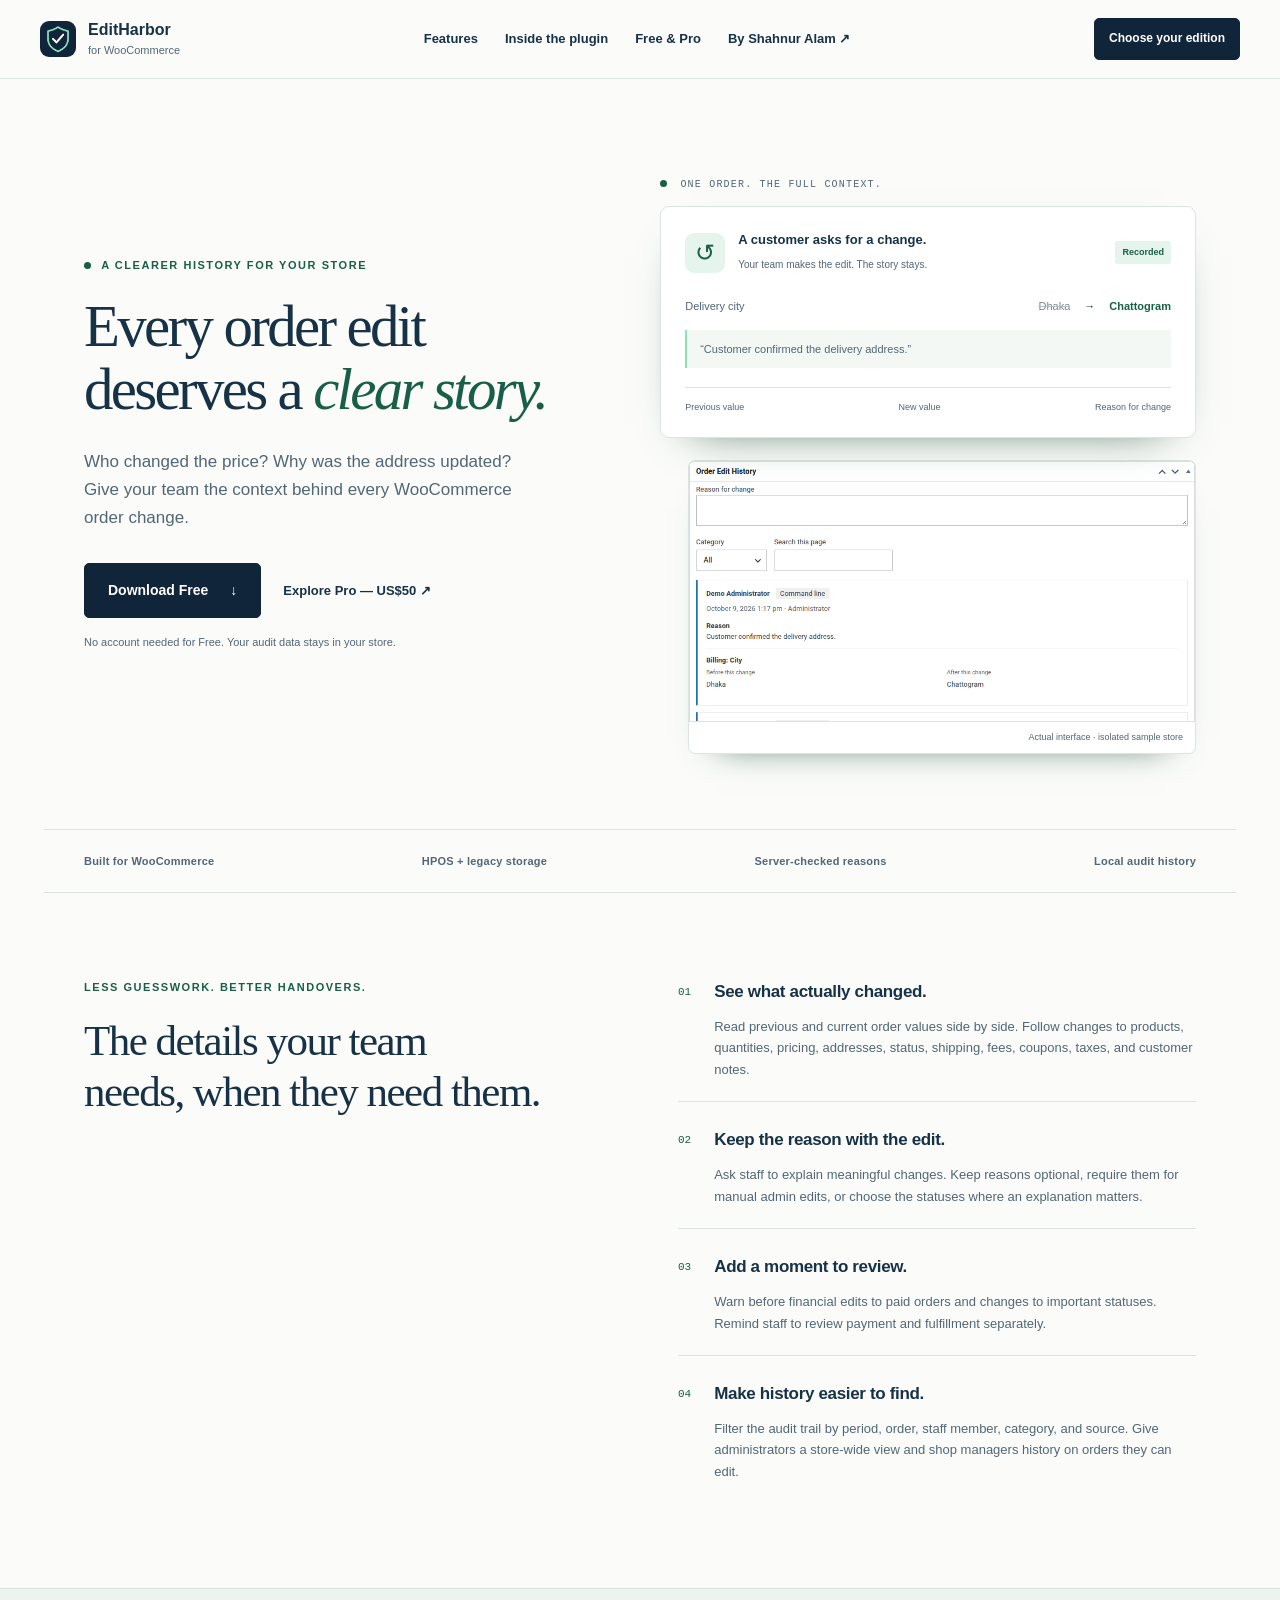
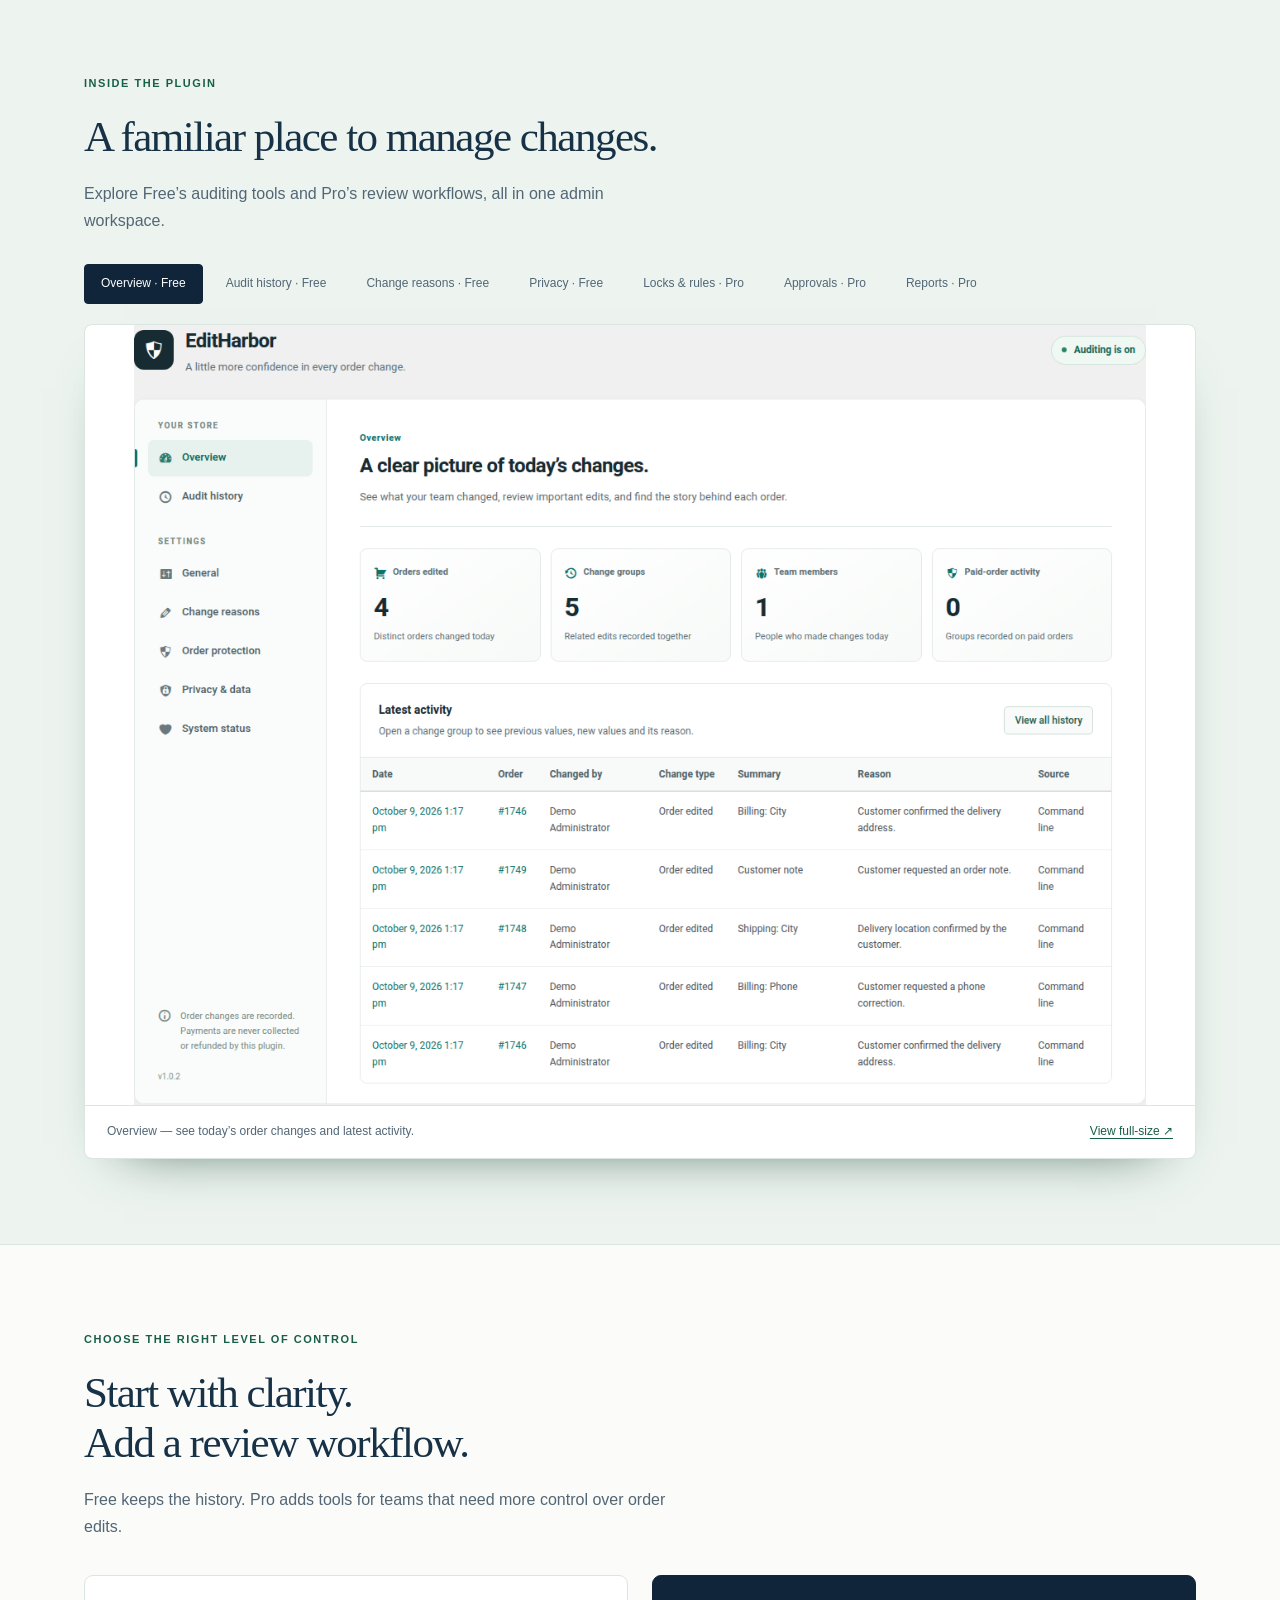
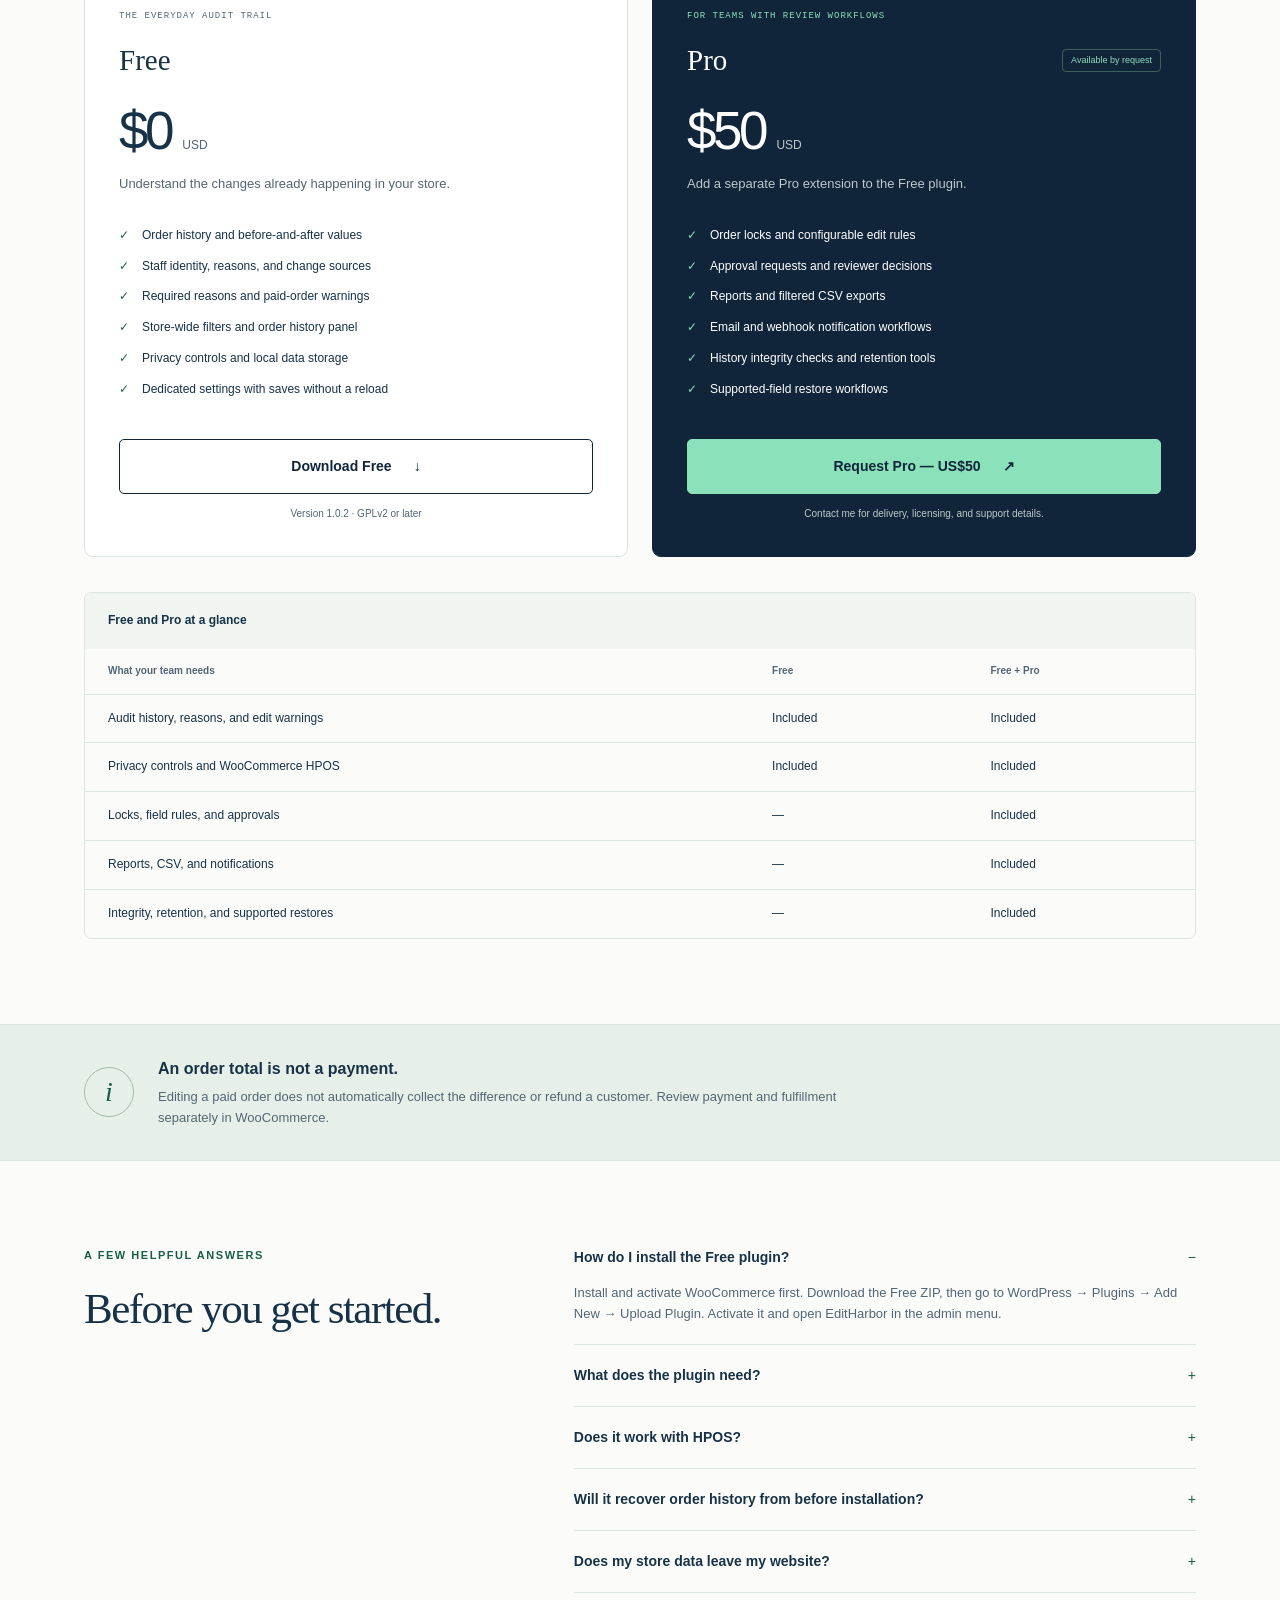
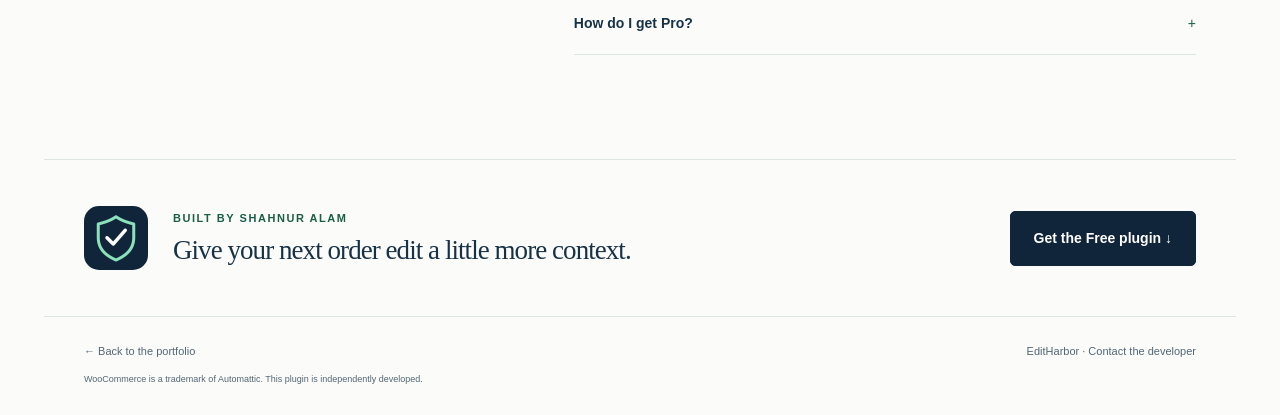
==== editharbor/index.html @ 3314ba45 "Publish EditHarbor Free and Pro portfolio page and verified download" ====
<!doctype html>
<html lang="en">
<head>
<meta charset="utf-8">
<meta name="viewport" content="width=device-width, initial-scale=1">
<title>EditHarbor for WooCommerce — Free &amp; Pro | Shahnur Alam</title>
<meta name="description" content="Know who edited a WooCommerce order, what changed, and why. Download EditHarbor Free, or request Pro for advanced order workflows at US$50.">
<link rel="canonical" href="https://shahnuralam.github.io/editharbor/">
<meta property="og:type" content="website">
<meta property="og:title" content="EditHarbor for WooCommerce">
<meta property="og:description" content="Clear order history. Thoughtful edit protection. Free and Pro editions, with Pro at US$50.">
<meta property="og:url" content="https://shahnuralam.github.io/editharbor/">
<meta property="og:image" content="https://shahnuralam.github.io/editharbor/assets/banner-1544x500.png">
<meta name="twitter:card" content="summary_large_image">
<meta name="theme-color" content="#10243a">
<link rel="icon" href="assets/icon-128x128.png">
<link rel="stylesheet" href="style.css">
<script src="page.js" defer></script>
</head>
<body>
<a class="skip" href="#main">Skip to content</a>
<header class="header">
 <a class="brand" href="#"><img src="assets/icon-128x128.png" width="36" height="36" alt=""><span>EditHarbor<small>for WooCommerce</small></span></a>
 <button class="menu-toggle" aria-controls="navigation" aria-expanded="false" type="button">Menu</button>
 <nav id="navigation" aria-label="Main navigation"><a href="#features">Features</a><a href="#screens">Inside the plugin</a><a href="#plans">Free &amp; Pro</a><a href="/#work">By Shahnur Alam ↗</a></nav>
 <a class="button compact" href="#plans">Choose your edition</a>
</header>
<main id="main">
<section class="hero container">
 <div class="hero-copy"><p class="eyebrow"><span></span> A clearer history for your store</p><h1>Every order edit<br>deserves a <em>clear story.</em></h1><p class="intro">Who changed the price? Why was the address updated? Give your team the context behind every WooCommerce order change.</p><div class="actions"><a class="button" href="downloads/editharbor-1.0.2.zip" download>Download Free <span aria-hidden="true">↓</span></a><a class="text-link" href="#plans">Explore Pro — US$50 <span aria-hidden="true">↗</span></a></div><p class="hero-note">No account needed for Free. Your audit data stays in your store.</p></div>
 <div class="hero-visual"><div class="visual-label"><span class="dot"></span> ONE ORDER. THE FULL CONTEXT.</div><div class="story"><div class="story-top"><span class="order-icon" aria-hidden="true">↺</span><div><strong>A customer asks for a change.</strong><small>Your team makes the edit. The story stays.</small></div><span class="story-tag">Recorded</span></div><div class="change-row"><span>Delivery city</span><div><s>Dhaka</s><span aria-hidden="true">→</span><strong>Chattogram</strong></div></div><blockquote>“Customer confirmed the delivery address.”</blockquote><div class="story-bottom"><span>Previous value</span><span>New value</span><span>Reason for change</span></div></div><figure class="hero-shot"><img src="assets/screenshot-8.png" width="940" height="765" alt="Actual native order history panel with a change reason and before-and-after address values"><figcaption>Actual interface · isolated sample store</figcaption></figure></div>
</section>
<div class="assurance container"><span>Built for WooCommerce</span><span>HPOS + legacy storage</span><span>Server-checked reasons</span><span>Local audit history</span></div>
<section class="container features" id="features"><div class="section-heading"><p class="eyebrow">Less guesswork. Better handovers.</p><h2>The details your team<br>needs, when they need them.</h2></div><div class="feature-list"><article><span class="number">01</span><div><h3>See what actually changed.</h3><p>Read previous and current order values side by side. Follow changes to products, quantities, pricing, addresses, status, shipping, fees, coupons, taxes, and customer notes.</p></div></article><article><span class="number">02</span><div><h3>Keep the reason with the edit.</h3><p>Ask staff to explain meaningful changes. Keep reasons optional, require them for manual admin edits, or choose the statuses where an explanation matters.</p></div></article><article><span class="number">03</span><div><h3>Add a moment to review.</h3><p>Warn before financial edits to paid orders and changes to important statuses. Remind staff to review payment and fulfillment separately.</p></div></article><article><span class="number">04</span><div><h3>Make history easier to find.</h3><p>Filter the audit trail by period, order, staff member, category, and source. Give administrators a store-wide view and shop managers history on orders they can edit.</p></div></article></div></section>
<section class="screen-section" id="screens"><div class="container"><div class="section-heading"><p class="eyebrow">Inside the plugin</p><h2>A familiar place to manage changes.</h2><p>Explore Free’s auditing tools and Pro’s review workflows, all in one admin workspace.</p></div><div class="screen-tabs" role="tablist" aria-label="Product screenshots"><button id="view-overview" role="tab" aria-selected="true" aria-controls="screen-panel" data-image="screenshot-1.png" data-caption="Overview — see today’s order changes and latest activity." data-alt="Free plugin overview with daily metrics and recent activity">Overview · Free</button><button id="view-history" role="tab" aria-selected="false" aria-controls="screen-panel" tabindex="-1" data-image="screenshot-2.png" data-caption="Audit history — compare values and find the reason behind an edit." data-alt="Audit history with filters and before-and-after values">Audit history · Free</button><button id="view-reasons" role="tab" aria-selected="false" aria-controls="screen-panel" tabindex="-1" data-image="screenshot-4.png" data-caption="Change reasons — choose when your team needs to explain an edit." data-alt="Change reason settings including selected statuses and length limits">Change reasons · Free</button><button id="view-privacy" role="tab" aria-selected="false" aria-controls="screen-panel" tabindex="-1" data-image="screenshot-6.png" data-caption="Privacy & data — understand masking, retention, and uninstall behavior." data-alt="Privacy and personal audit data settings">Privacy · Free</button><button id="view-rules" role="tab" aria-selected="false" aria-controls="screen-panel" tabindex="-1" data-image="screenshot-9.png" data-caption="Pro locks &amp; rules — decide which edits need a warning, a reason, or approval." data-alt="Pro settings with automatic locks and configurable protection rules">Locks &amp; rules · Pro</button><button id="view-approvals" role="tab" aria-selected="false" aria-controls="screen-panel" tabindex="-1" data-image="screenshot-10.png" data-caption="Pro approvals — compare a proposed change before it reaches the order." data-alt="Pro approval request with a change reason and proposed order values">Approvals · Pro</button><button id="view-reports" role="tab" aria-selected="false" aria-controls="screen-panel" tabindex="-1" data-image="screenshot-11.png" data-caption="Pro reports — review activity, filter results, and export CSV." data-alt="Pro reports with activity summaries and CSV export controls">Reports · Pro</button></div><figure class="product-screen" id="screen-panel" role="tabpanel" aria-labelledby="view-overview" tabindex="0"><img id="screen-image" src="assets/screenshot-1.png" width="1224" height="943" loading="lazy" alt="Free plugin overview with daily metrics and recent activity"><figcaption><span id="screen-caption">Overview — see today’s order changes and latest activity.</span> <a id="screen-full" href="assets/screenshot-1.png" target="_blank" rel="noopener">View full-size ↗</a></figcaption></figure><noscript><p><a href="assets/screenshot-2.png">View audit history</a> · <a href="assets/screenshot-4.png">View change reasons</a> · <a href="assets/screenshot-6.png">View privacy settings</a></p></noscript></div></section>
<section class="container plans" id="plans"><div class="section-heading"><p class="eyebrow">Choose the right level of control</p><h2>Start with clarity.<br>Add a review workflow.</h2><p>Free keeps the history. Pro adds tools for teams that need more control over order edits.</p></div><div class="plan-grid"><article class="plan"><p class="plan-label">THE EVERYDAY AUDIT TRAIL</p><h3>Free</h3><div class="price">$0 <span>USD</span></div><p>Understand the changes already happening in your store.</p><ul><li>Order history and before-and-after values</li><li>Staff identity, reasons, and change sources</li><li>Required reasons and paid-order warnings</li><li>Store-wide filters and order history panel</li><li>Privacy controls and local data storage</li><li>Dedicated settings with saves without a reload</li></ul><a class="button secondary" href="downloads/editharbor-1.0.2.zip" download>Download Free <span aria-hidden="true">↓</span></a><small>Version 1.0.2 · GPLv2 or later</small></article><article class="plan pro"><p class="plan-label">FOR TEAMS WITH REVIEW WORKFLOWS</p><div class="pro-title"><h3>Pro</h3><span>Available by request</span></div><div class="price">$50 <span>USD</span></div><p>Add a separate Pro extension to the Free plugin.</p><ul><li>Order locks and configurable edit rules</li><li>Approval requests and reviewer decisions</li><li>Reports and filtered CSV exports</li><li>Email and webhook notification workflows</li><li>History integrity checks and retention tools</li><li>Supported-field restore workflows</li></ul><a class="button" href="mailto:shahnurlfe@gmail.com?subject=EditHarbor%20Pro%20%E2%80%94%20US%2450&amp;body=Hi%20Shahnur%2C%0A%0AI%27m%20interested%20in%20EditHarbor%20Pro%20at%20US%2450.%0APlease%20send%20the%20delivery%2C%20licensing%2C%20and%20support%20details.%0A%0AMy%20WooCommerce%20version%3A%20%0AMy%20WordPress%20version%3A%20">Request Pro — US$50 <span aria-hidden="true">↗</span></a><small>Contact me for delivery, licensing, and support details.</small></article></div><div class="comparison-wrap"><table><caption>Free and Pro at a glance</caption><thead><tr><th scope="col">What your team needs</th><th scope="col">Free</th><th scope="col">Free + Pro</th></tr></thead><tbody><tr><th scope="row">Audit history, reasons, and edit warnings</th><td>Included</td><td>Included</td></tr><tr><th scope="row">Privacy controls and WooCommerce HPOS</th><td>Included</td><td>Included</td></tr><tr><th scope="row">Locks, field rules, and approvals</th><td>—</td><td>Included</td></tr><tr><th scope="row">Reports, CSV, and notifications</th><td>—</td><td>Included</td></tr><tr><th scope="row">Integrity, retention, and supported restores</th><td>—</td><td>Included</td></tr></tbody></table></div></section>
<section class="note-band"><div class="container"><span class="note-icon" aria-hidden="true">i</span><div><h3>An order total is not a payment.</h3><p>Editing a paid order does not automatically collect the difference or refund a customer. Review payment and fulfillment separately in WooCommerce.</p></div></div></section>
<section class="container faq" id="faq"><div class="section-heading"><p class="eyebrow">A few helpful answers</p><h2>Before you get started.</h2></div><div class="questions"><details open><summary>How do I install the Free plugin?</summary><p>Install and activate WooCommerce first. Download the Free ZIP, then go to WordPress → Plugins → Add New → Upload Plugin. Activate it and open EditHarbor in the admin menu.</p></details><details><summary>What does the plugin need?</summary><p>WordPress 6.5 or newer, PHP 7.4 or newer, and WooCommerce 8.2 or newer. Test required-reason settings with your store’s custom integrations on staging first.</p></details><details><summary>Does it work with HPOS?</summary><p>Yes. Free supports WooCommerce High-Performance Order Storage and legacy order storage. It reads orders through WooCommerce CRUD APIs and stores audit records in separate plugin tables.</p></details><details><summary>Will it recover order history from before installation?</summary><p>No. History begins when auditing is enabled. It records supported edits to existing orders; integrations that write directly to database tables may bypass the WooCommerce hooks it uses.</p></details><details><summary>Does my store data leave my website?</summary><p>The Free plugin stores audit data locally and sends no telemetry. IP collection is off by default. Review privacy settings to choose how personal audit details are stored and displayed. Optional Pro notification workflows can send data to destinations you configure.</p></details><details><summary>How do I get Pro?</summary><p>Use “Request Pro — US$50” to contact Shahnur Alam. Share your store’s WordPress and WooCommerce versions to confirm delivery, compatibility, licensing, and support details before purchasing. Pro is a separate add-on and needs the Free plugin.</p></details></div></section>
<section class="final-cta container"><img src="assets/icon-256x256.png" width="64" height="64" alt=""><div><p class="eyebrow">Built by Shahnur Alam</p><h2>Give your next order edit a little more context.</h2></div><a class="button" href="downloads/editharbor-1.0.2.zip" download>Get the Free plugin ↓</a></section>
</main>
<footer class="container footer"><a href="/">← Back to the portfolio</a><span>EditHarbor · <a href="mailto:shahnurlfe@gmail.com">Contact the developer</a></span><p>WooCommerce is a trademark of Automattic. This plugin is independently developed.</p></footer>
</body>
</html>
---- editharbor/style.css ----
:root{--navy:#10243a;--ink:#173247;--muted:#526675;--mint:#8be1ba;--green:#195e49;--line:#dbe5e1;--paper:#fbfcfa;--white:#fff}*{box-sizing:border-box}html{scroll-behavior:smooth;scroll-padding-top:95px}body{margin:0;background:var(--paper);color:var(--ink);font:16px/1.65 "Segoe UI",sans-serif}a{color:inherit;text-decoration:none}button{font:inherit}img{display:block;max-width:100%;height:auto}button,a,summary{-webkit-tap-highlight-color:transparent}a:focus-visible,button:focus-visible,summary:focus-visible,[tabindex]:focus-visible{outline:3px solid #318065;outline-offset:5px}.container{max-width:1192px;margin:auto;padding-left:40px;padding-right:40px}.skip{position:fixed;left:12px;top:-100px;z-index:100;background:var(--navy);color:white;padding:12px}.skip:focus{top:12px}.header{position:sticky;top:0;z-index:20;border-bottom:1px solid var(--line);background:rgba(251,252,250,.97);display:flex;align-items:center;justify-content:space-between;gap:25px;padding:18px 40px}.brand{display:flex;gap:12px;align-items:center;font-size:16px;font-weight:750;line-height:1.3}.brand img{border-radius:9px}.brand small{display:block;color:var(--muted);font-size:11px;font-weight:500;margin-top:2px}.header nav{display:flex;gap:27px;font-size:13px;font-weight:600}.header nav a:hover,.text-link:hover{color:var(--green);text-decoration:underline;text-underline-offset:5px}.button{display:inline-flex;align-items:center;justify-content:center;gap:22px;padding:15px 23px;background:var(--navy);color:#fff;border-radius:5px;font-weight:650;font-size:14px;border:1px solid var(--navy);transition:background .18s,transform .18s}.button:hover{background:#23475f;transform:translateY(-2px)}.button.compact{padding:10px 14px;font-size:12px}.button.secondary{color:var(--navy);background:transparent}.button.secondary:hover{background:#edf5f0}.menu-toggle{display:none}.hero{padding-top:86px;padding-bottom:75px;display:grid;grid-template-columns:1fr 1.03fr;gap:56px;align-items:center;overflow:hidden}.eyebrow{font-size:11px;font-weight:700;letter-spacing:.14em;text-transform:uppercase;color:var(--green);margin:0 0 20px}.eyebrow span,.dot{width:7px;height:7px;border-radius:50%;background:var(--green);display:inline-block;margin-right:6px}.hero h1{font-family:Georgia,"Times New Roman",serif;font-weight:400;font-size:clamp(40px,4.6vw,64px);line-height:1.08;letter-spacing:-.045em;margin:0 0 26px}.hero h1 em{color:var(--green);font-weight:400}.intro{font-size:17px;color:var(--muted);max-width:440px}.actions{display:flex;align-items:center;gap:22px;flex-wrap:wrap;margin-top:31px}.text-link{font-size:13px;font-weight:650}.hero-note{font-size:11px;color:var(--muted);margin-top:15px}.hero-visual{position:relative;align-self:start;padding-top:12px}.visual-label{font:10px/1.5 monospace;letter-spacing:.12em;color:var(--muted);margin-bottom:14px}.story{background:var(--white);border:1px solid var(--line);border-radius:9px;box-shadow:0 18px 45px -32px #244c3d;padding:22px 24px;position:relative;z-index:2}.story-top{display:flex;align-items:center;gap:13px}.story-top strong{display:block;font-size:13px}.story-top small{font-size:10px;color:var(--muted)}.order-icon{background:#e5f4ed;color:var(--green);display:grid;place-items:center;width:40px;height:40px;border-radius:9px;font-size:24px}.story-tag{margin-left:auto;background:#e5f4ed;color:var(--green);font-size:9px;font-weight:700;padding:4px 7px;border-radius:3px}.change-row{padding:20px 0 12px;display:flex;justify-content:space-between;font-size:11px;gap:12px}.change-row>span{color:var(--muted)}.change-row div{display:flex;gap:14px;align-items:center}.change-row s{color:#76858b;text-decoration-color:#b2bebe}.change-row strong{color:var(--green)}blockquote{margin:3px 0 19px;border-left:2px solid var(--mint);background:#f4f8f5;padding:10px 13px;font-size:11px;color:var(--muted)}.story-bottom{border-top:1px solid var(--line);padding-top:12px;display:flex;justify-content:space-between;color:var(--muted);font-size:9px}.hero-shot{margin:22px 0 0 28px;border:1px solid var(--line);background:white;border-radius:7px;overflow:hidden;box-shadow:0 18px 35px -30px #244c3d}.hero-shot img{width:100%;height:260px;object-fit:cover;object-position:top}.hero-shot figcaption{font-size:9px;text-align:right;color:var(--muted);padding:8px 12px;border-top:1px solid var(--line)}.assurance{padding-top:22px;padding-bottom:22px;border-top:1px solid var(--line);border-bottom:1px solid var(--line);display:flex;justify-content:space-between;gap:18px;font-size:11px;letter-spacing:.02em;font-weight:650;color:var(--muted)}section[id]{padding-top:85px;padding-bottom:85px}.features{display:grid;grid-template-columns:1fr 1fr;gap:76px}.section-heading h2,.final-cta h2{font-family:Georgia,"Times New Roman",serif;font-size:clamp(30px,3.4vw,43px);font-weight:400;line-height:1.18;letter-spacing:-.035em;margin:0 0 18px}.section-heading>p:last-child:not(.eyebrow){color:var(--muted);max-width:590px}.feature-list article{display:flex;gap:23px;border-bottom:1px solid var(--line);padding-bottom:21px;margin-bottom:24px}.feature-list article:last-child{border:0;margin-bottom:0}.number{font:11px/1.5 monospace;color:var(--green);padding-top:6px}.feature-list h3{font-size:17px;margin:0 0 10px;letter-spacing:-.02em}.feature-list p{font-size:13px;color:var(--muted);margin:0}.screen-section{background:#edf4ef;border-block:1px solid var(--line)}.screen-tabs{display:flex;gap:6px;flex-wrap:wrap;margin:30px 0 20px}.screen-tabs button{background:transparent;border:1px solid transparent;padding:9px 16px;cursor:pointer;border-radius:4px;color:var(--muted);font-size:12px}.screen-tabs button[aria-selected=true]{border-color:var(--navy);background:var(--navy);color:white}.screen-tabs button:hover{border-color:var(--line)}.product-screen{margin:0;background:white;border:1px solid var(--line);border-radius:8px;overflow:hidden;box-shadow:0 24px 55px -40px #244c3d}.product-screen img{width:100%;height:auto;max-height:780px;object-fit:contain;object-position:top}.product-screen figcaption{padding:16px 22px;color:var(--muted);font-size:12px;border-top:1px solid var(--line)}.plan-grid{display:grid;grid-template-columns:1fr 1fr;gap:24px;margin-top:35px}.plan{padding:34px;border:1px solid var(--line);border-radius:9px;background:white;display:flex;flex-direction:column}.plan.pro{background:var(--navy);color:white;border-color:var(--navy)}.plan-label{font:9px/1.5 monospace;letter-spacing:.11em;color:var(--muted);margin:0 0 20px}.pro .plan-label{color:var(--mint)}.plan h3{font:400 29px/1.2 Georgia,serif;margin:0}.pro-title{display:flex;justify-content:space-between;align-items:center;gap:10px}.pro-title>span{font-size:9px;color:var(--mint);border:1px solid #3c6058;padding:3px 8px;border-radius:4px}.price{font-size:53px;letter-spacing:-.065em;line-height:1.4;margin-top:16px}.price span{font-size:12px;letter-spacing:0;color:var(--muted)}.plan>p:not(.plan-label){font-size:13px;color:var(--muted);max-width:350px;margin:5px 0 20px}.pro>p:not(.plan-label),.pro .price span{color:#bbcbc9}.plan ul{list-style:none;padding:0;margin:0 0 28px;flex:1;font-size:12px}.plan li{margin:11px 0;padding-left:23px;position:relative}.plan li:before{content:'✓';position:absolute;left:0;color:var(--green)}.pro li:before{color:var(--mint)}.pro .button{background:var(--mint);color:var(--navy);border-color:var(--mint)}.pro .button:hover{background:#b0ecd0}.plan small{text-align:center;font-size:10px;color:var(--muted);margin-top:12px}.pro small{color:#bbcbc9}.comparison-wrap{margin-top:35px;border:1px solid var(--line);border-radius:7px;overflow:auto}table{border-collapse:collapse;width:100%;font-size:12px;min-width:480px}caption{text-align:left;padding:18px 23px;background:#f0f5f1;font-weight:650}th,td{text-align:left;padding:14px 23px;border-bottom:1px solid var(--line)}thead th{font-size:10px;color:var(--muted);font-weight:650}tbody th{font-weight:500}tbody tr:last-child th,tbody tr:last-child td{border-bottom:0}.note-band{padding:31px 0;background:#e7f0e8;border-block:1px solid var(--line)}.note-band>.container{display:flex;gap:24px;align-items:center}.note-icon{font:italic 28px Georgia,serif;border:1px solid #a1bda9;border-radius:50%;width:50px;height:50px;display:grid;place-items:center;flex:none;color:var(--green)}.note-band h3{font-size:16px;margin:0 0 4px}.note-band p{margin:0;font-size:13px;max-width:740px;color:var(--muted)}.faq{display:grid;grid-template-columns:.8fr 1.2fr;gap:75px}details{border-bottom:1px solid var(--line);padding:0 0 19px;margin-bottom:19px}summary{font-size:14px;font-weight:650;cursor:pointer;list-style:none;display:flex;justify-content:space-between;gap:15px}summary::-webkit-details-marker{display:none}summary:after{content:'+';color:var(--green);font-weight:400}details[open] summary:after{content:'−'}details p{font-size:13px;color:var(--muted);margin-bottom:0}.final-cta{display:flex;align-items:center;gap:25px;border-top:1px solid var(--line);padding-top:46px;padding-bottom:46px}.final-cta img{border-radius:15px;flex:none}.final-cta .eyebrow{margin-bottom:8px}.final-cta h2{font-size:27px;max-width:550px;margin:0}.final-cta>.button{margin-left:auto;white-space:nowrap}.footer{padding-top:25px;padding-bottom:28px;display:flex;flex-wrap:wrap;justify-content:space-between;gap:12px;border-top:1px solid var(--line);font-size:11px;color:var(--muted)}.footer p{width:100%;font-size:9px;margin:0}.footer a:hover{text-decoration:underline}@media(min-width:1400px){.header{padding-inline:max(40px,calc((100vw - 1192px)/2 + 40px))}}@media(max-width:1000px){.header{gap:15px;padding:15px 24px}.header nav{gap:15px}.header>.button{display:none}.hero{gap:30px;padding-top:60px}.hero h1{font-size:48px}.story{padding:18px}.story-top small{font-size:9px}.hero-shot{margin-left:12px}.features,.faq{gap:40px}.plan{padding:25px}}@media(max-width:700px){.container{padding-left:22px;padding-right:22px}.header{padding:13px 22px}.menu-toggle{display:block;background:transparent;border:1px solid var(--line);border-radius:4px;padding:6px 12px;font-size:12px;color:var(--ink)}.header nav{position:absolute;top:100%;left:0;right:0;background:var(--paper);border-bottom:1px solid var(--line);padding:20px 22px;display:none;flex-direction:column;gap:20px}.header nav.open{display:flex}.hero{grid-template-columns:1fr;padding-top:48px;padding-bottom:43px;gap:32px}.hero h1{font-size:47px}.intro{font-size:16px}.actions{gap:18px}.hero-visual{width:100%}.hero-shot{margin-left:18px}.hero-shot img{height:235px}.story-top strong{font-size:12px}.story-tag{font-size:8px}.story-bottom{font-size:8px}.assurance{display:grid;grid-template-columns:1fr 1fr;gap:15px 20px;font-size:10px}section[id]{padding-top:55px;padding-bottom:55px}.features,.faq{grid-template-columns:1fr;gap:25px}.section-heading h2{font-size:34px}.section-heading .eyebrow{font-size:10px;margin-bottom:15px}.screen-tabs{gap:4px}.screen-tabs button{font-size:11px;padding:8px 10px}.product-screen figcaption{font-size:11px;padding:12px 14px}.plan-grid{grid-template-columns:1fr}.plan{padding:28px}.note-band>.container{align-items:flex-start;gap:16px}.note-icon{width:37px;height:37px;font-size:23px}.final-cta{flex-wrap:wrap;gap:18px}.final-cta img{width:50px}.final-cta>div{flex:1;min-width:200px}.final-cta h2{font-size:25px}.final-cta>.button{margin:0;width:100%}.footer{flex-direction:column}.footer p{max-width:290px}}@media(prefers-reduced-motion:reduce){html{scroll-behavior:auto}.button{transition:none}.button:hover{transform:none}}

.product-screen figcaption{display:flex;align-items:center;justify-content:space-between;gap:15px;flex-wrap:wrap}.product-screen figcaption a{color:var(--green);text-decoration:underline;text-underline-offset:3px;white-space:nowrap}
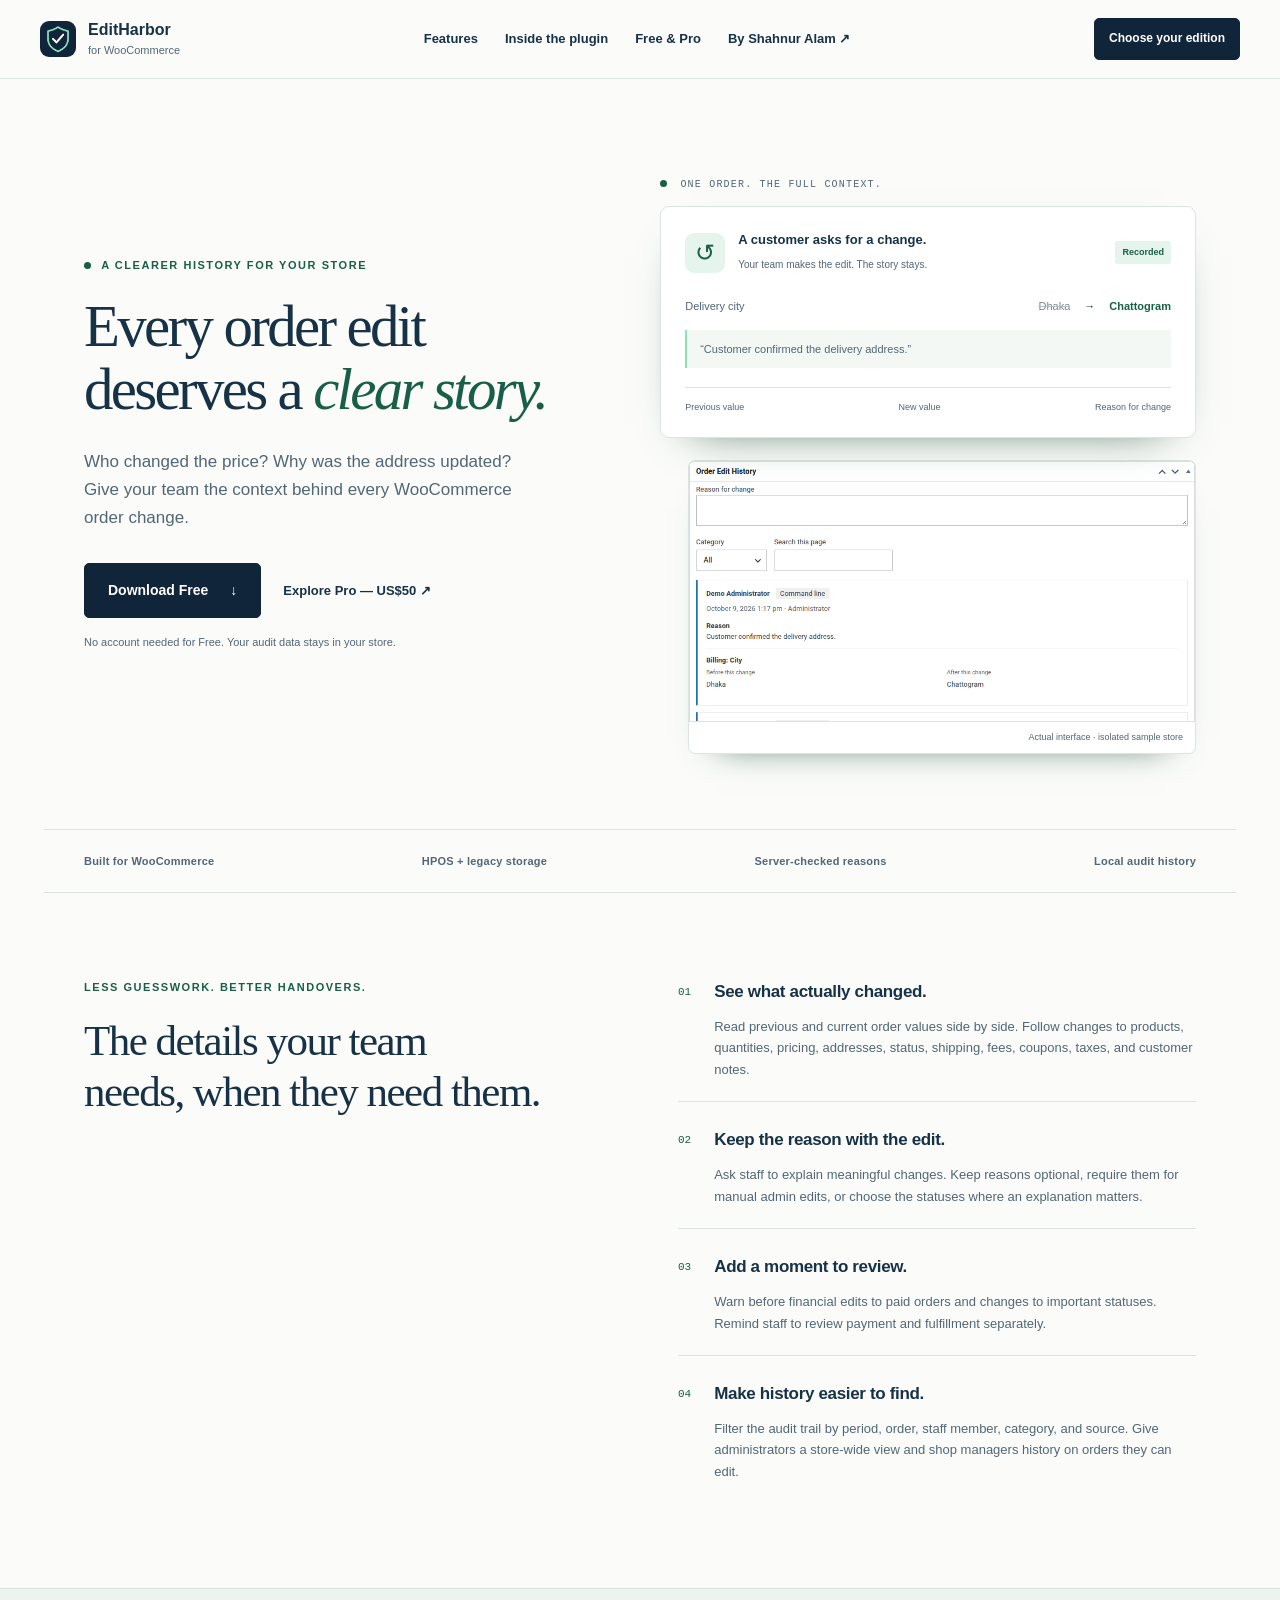
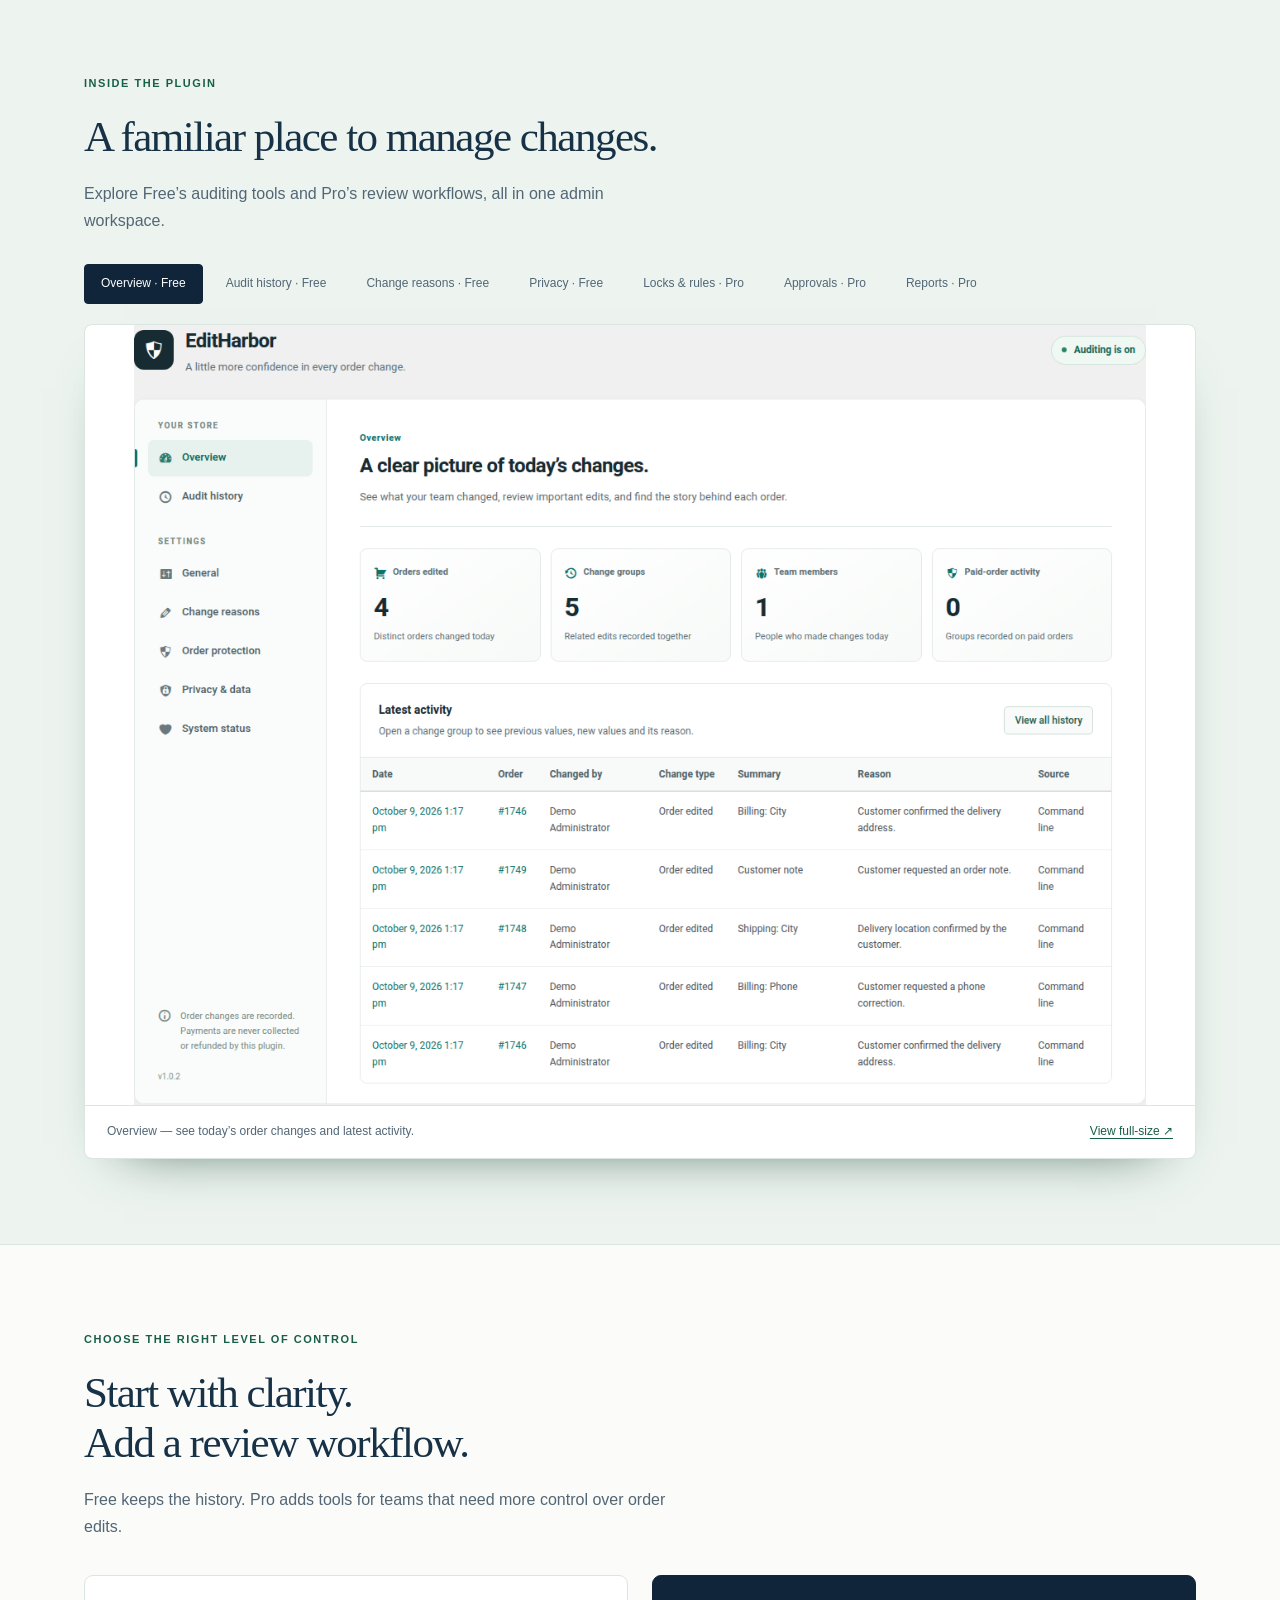
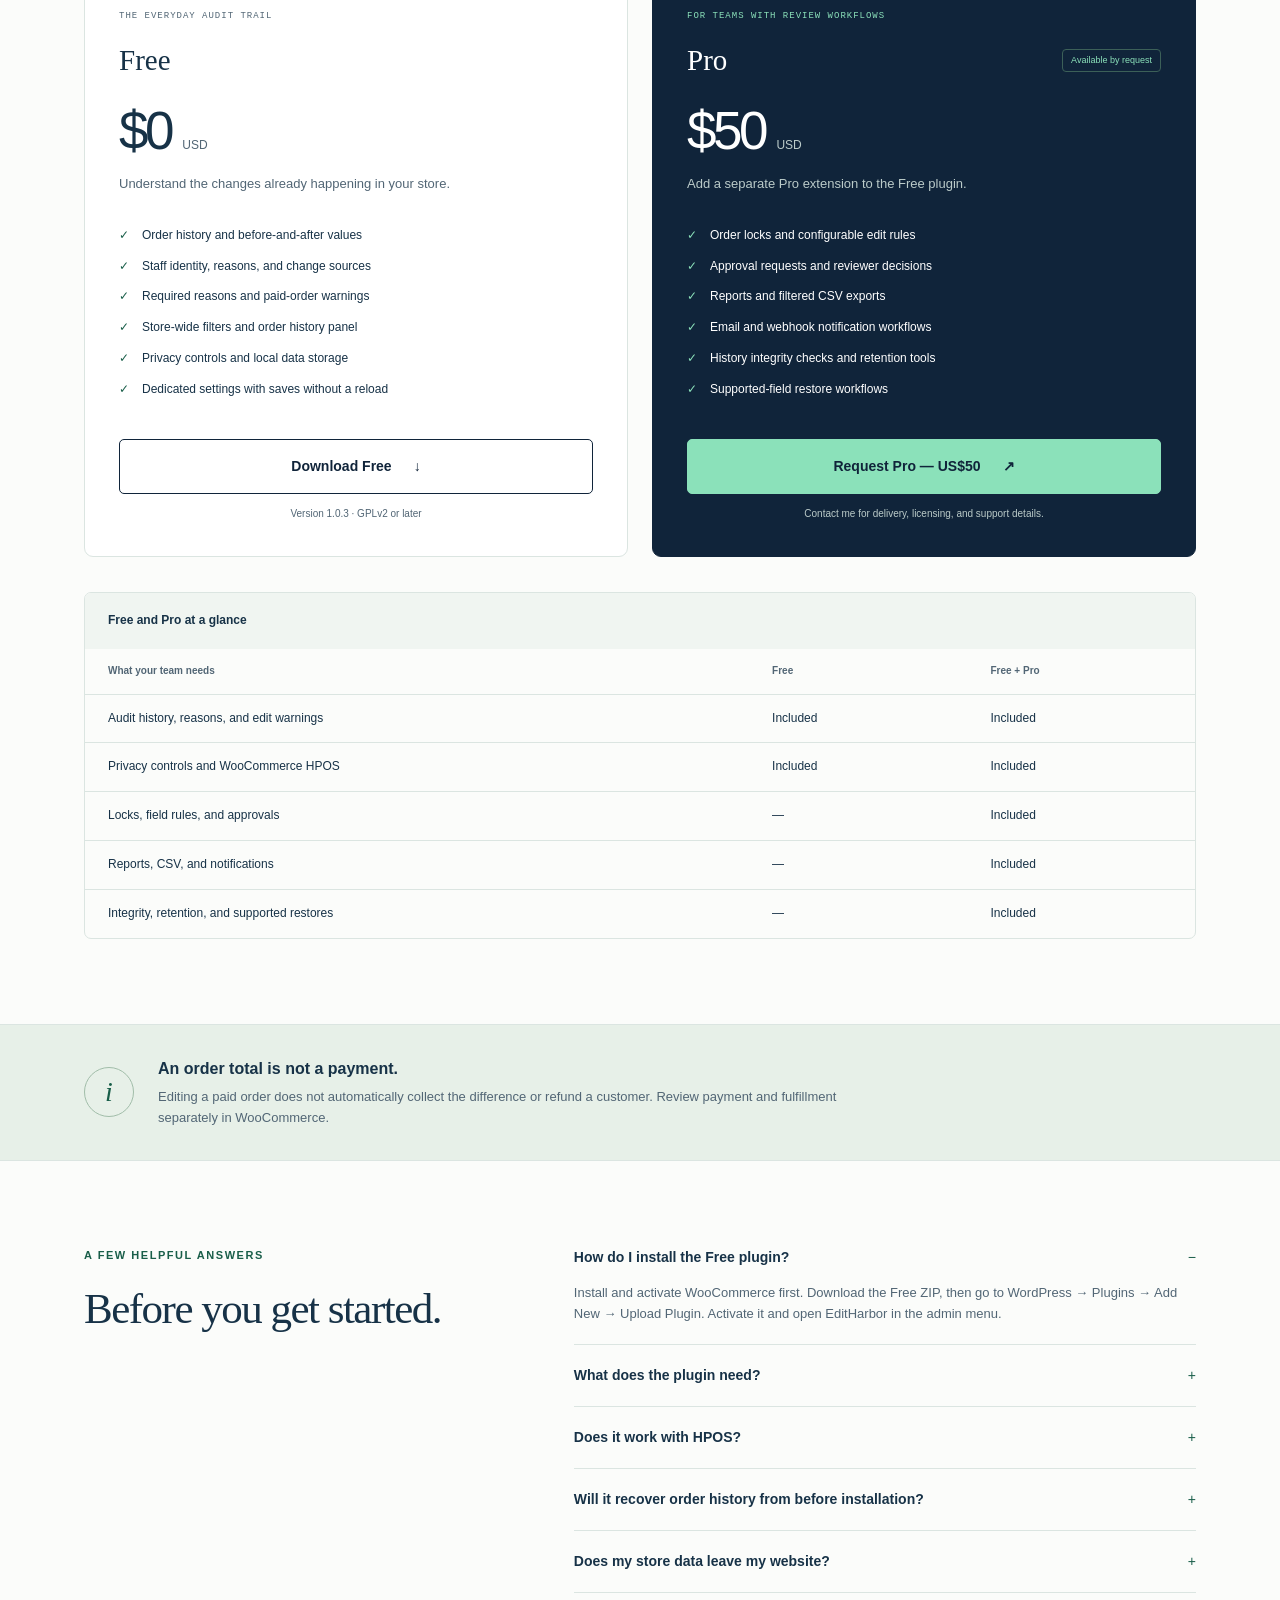
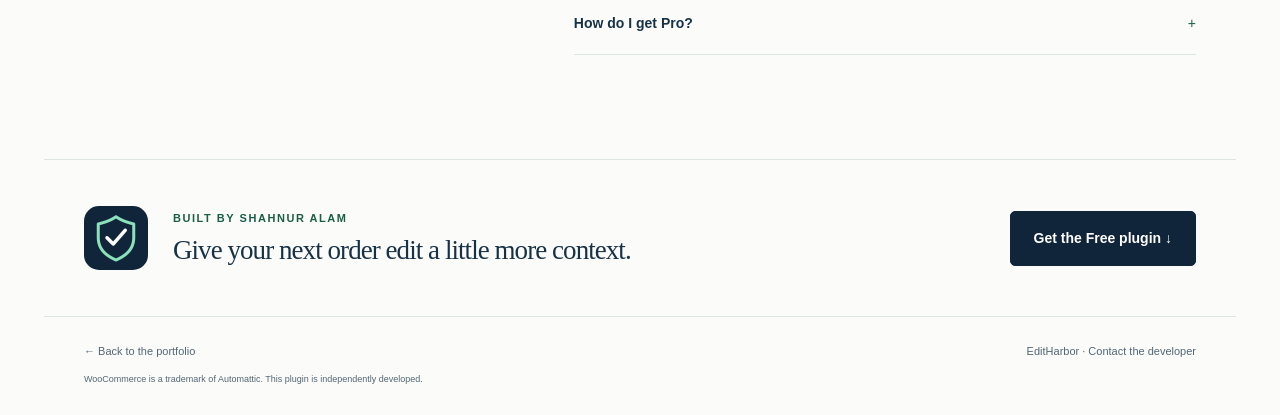
==== commit dcb5f267: "Update EditHarbor Free download to activation-fixed 1.0.3" ====
--- a/editharbor/index.html
+++ b/editharbor/index.html
@@ -27,16 +27,16 @@
 </header>
 <main id="main">
 <section class="hero container">
- <div class="hero-copy"><p class="eyebrow"><span></span> A clearer history for your store</p><h1>Every order edit<br>deserves a <em>clear story.</em></h1><p class="intro">Who changed the price? Why was the address updated? Give your team the context behind every WooCommerce order change.</p><div class="actions"><a class="button" href="downloads/editharbor-1.0.2.zip" download>Download Free <span aria-hidden="true">↓</span></a><a class="text-link" href="#plans">Explore Pro — US$50 <span aria-hidden="true">↗</span></a></div><p class="hero-note">No account needed for Free. Your audit data stays in your store.</p></div>
+ <div class="hero-copy"><p class="eyebrow"><span></span> A clearer history for your store</p><h1>Every order edit<br>deserves a <em>clear story.</em></h1><p class="intro">Who changed the price? Why was the address updated? Give your team the context behind every WooCommerce order change.</p><div class="actions"><a class="button" href="downloads/editharbor-1.0.3.zip" download>Download Free <span aria-hidden="true">↓</span></a><a class="text-link" href="#plans">Explore Pro — US$50 <span aria-hidden="true">↗</span></a></div><p class="hero-note">No account needed for Free. Your audit data stays in your store.</p></div>
  <div class="hero-visual"><div class="visual-label"><span class="dot"></span> ONE ORDER. THE FULL CONTEXT.</div><div class="story"><div class="story-top"><span class="order-icon" aria-hidden="true">↺</span><div><strong>A customer asks for a change.</strong><small>Your team makes the edit. The story stays.</small></div><span class="story-tag">Recorded</span></div><div class="change-row"><span>Delivery city</span><div><s>Dhaka</s><span aria-hidden="true">→</span><strong>Chattogram</strong></div></div><blockquote>“Customer confirmed the delivery address.”</blockquote><div class="story-bottom"><span>Previous value</span><span>New value</span><span>Reason for change</span></div></div><figure class="hero-shot"><img src="assets/screenshot-8.png" width="940" height="765" alt="Actual native order history panel with a change reason and before-and-after address values"><figcaption>Actual interface · isolated sample store</figcaption></figure></div>
 </section>
 <div class="assurance container"><span>Built for WooCommerce</span><span>HPOS + legacy storage</span><span>Server-checked reasons</span><span>Local audit history</span></div>
 <section class="container features" id="features"><div class="section-heading"><p class="eyebrow">Less guesswork. Better handovers.</p><h2>The details your team<br>needs, when they need them.</h2></div><div class="feature-list"><article><span class="number">01</span><div><h3>See what actually changed.</h3><p>Read previous and current order values side by side. Follow changes to products, quantities, pricing, addresses, status, shipping, fees, coupons, taxes, and customer notes.</p></div></article><article><span class="number">02</span><div><h3>Keep the reason with the edit.</h3><p>Ask staff to explain meaningful changes. Keep reasons optional, require them for manual admin edits, or choose the statuses where an explanation matters.</p></div></article><article><span class="number">03</span><div><h3>Add a moment to review.</h3><p>Warn before financial edits to paid orders and changes to important statuses. Remind staff to review payment and fulfillment separately.</p></div></article><article><span class="number">04</span><div><h3>Make history easier to find.</h3><p>Filter the audit trail by period, order, staff member, category, and source. Give administrators a store-wide view and shop managers history on orders they can edit.</p></div></article></div></section>
 <section class="screen-section" id="screens"><div class="container"><div class="section-heading"><p class="eyebrow">Inside the plugin</p><h2>A familiar place to manage changes.</h2><p>Explore Free’s auditing tools and Pro’s review workflows, all in one admin workspace.</p></div><div class="screen-tabs" role="tablist" aria-label="Product screenshots"><button id="view-overview" role="tab" aria-selected="true" aria-controls="screen-panel" data-image="screenshot-1.png" data-caption="Overview — see today’s order changes and latest activity." data-alt="Free plugin overview with daily metrics and recent activity">Overview · Free</button><button id="view-history" role="tab" aria-selected="false" aria-controls="screen-panel" tabindex="-1" data-image="screenshot-2.png" data-caption="Audit history — compare values and find the reason behind an edit." data-alt="Audit history with filters and before-and-after values">Audit history · Free</button><button id="view-reasons" role="tab" aria-selected="false" aria-controls="screen-panel" tabindex="-1" data-image="screenshot-4.png" data-caption="Change reasons — choose when your team needs to explain an edit." data-alt="Change reason settings including selected statuses and length limits">Change reasons · Free</button><button id="view-privacy" role="tab" aria-selected="false" aria-controls="screen-panel" tabindex="-1" data-image="screenshot-6.png" data-caption="Privacy & data — understand masking, retention, and uninstall behavior." data-alt="Privacy and personal audit data settings">Privacy · Free</button><button id="view-rules" role="tab" aria-selected="false" aria-controls="screen-panel" tabindex="-1" data-image="screenshot-9.png" data-caption="Pro locks &amp; rules — decide which edits need a warning, a reason, or approval." data-alt="Pro settings with automatic locks and configurable protection rules">Locks &amp; rules · Pro</button><button id="view-approvals" role="tab" aria-selected="false" aria-controls="screen-panel" tabindex="-1" data-image="screenshot-10.png" data-caption="Pro approvals — compare a proposed change before it reaches the order." data-alt="Pro approval request with a change reason and proposed order values">Approvals · Pro</button><button id="view-reports" role="tab" aria-selected="false" aria-controls="screen-panel" tabindex="-1" data-image="screenshot-11.png" data-caption="Pro reports — review activity, filter results, and export CSV." data-alt="Pro reports with activity summaries and CSV export controls">Reports · Pro</button></div><figure class="product-screen" id="screen-panel" role="tabpanel" aria-labelledby="view-overview" tabindex="0"><img id="screen-image" src="assets/screenshot-1.png" width="1224" height="943" loading="lazy" alt="Free plugin overview with daily metrics and recent activity"><figcaption><span id="screen-caption">Overview — see today’s order changes and latest activity.</span> <a id="screen-full" href="assets/screenshot-1.png" target="_blank" rel="noopener">View full-size ↗</a></figcaption></figure><noscript><p><a href="assets/screenshot-2.png">View audit history</a> · <a href="assets/screenshot-4.png">View change reasons</a> · <a href="assets/screenshot-6.png">View privacy settings</a></p></noscript></div></section>
-<section class="container plans" id="plans"><div class="section-heading"><p class="eyebrow">Choose the right level of control</p><h2>Start with clarity.<br>Add a review workflow.</h2><p>Free keeps the history. Pro adds tools for teams that need more control over order edits.</p></div><div class="plan-grid"><article class="plan"><p class="plan-label">THE EVERYDAY AUDIT TRAIL</p><h3>Free</h3><div class="price">$0 <span>USD</span></div><p>Understand the changes already happening in your store.</p><ul><li>Order history and before-and-after values</li><li>Staff identity, reasons, and change sources</li><li>Required reasons and paid-order warnings</li><li>Store-wide filters and order history panel</li><li>Privacy controls and local data storage</li><li>Dedicated settings with saves without a reload</li></ul><a class="button secondary" href="downloads/editharbor-1.0.2.zip" download>Download Free <span aria-hidden="true">↓</span></a><small>Version 1.0.2 · GPLv2 or later</small></article><article class="plan pro"><p class="plan-label">FOR TEAMS WITH REVIEW WORKFLOWS</p><div class="pro-title"><h3>Pro</h3><span>Available by request</span></div><div class="price">$50 <span>USD</span></div><p>Add a separate Pro extension to the Free plugin.</p><ul><li>Order locks and configurable edit rules</li><li>Approval requests and reviewer decisions</li><li>Reports and filtered CSV exports</li><li>Email and webhook notification workflows</li><li>History integrity checks and retention tools</li><li>Supported-field restore workflows</li></ul><a class="button" href="mailto:shahnurlfe@gmail.com?subject=EditHarbor%20Pro%20%E2%80%94%20US%2450&amp;body=Hi%20Shahnur%2C%0A%0AI%27m%20interested%20in%20EditHarbor%20Pro%20at%20US%2450.%0APlease%20send%20the%20delivery%2C%20licensing%2C%20and%20support%20details.%0A%0AMy%20WooCommerce%20version%3A%20%0AMy%20WordPress%20version%3A%20">Request Pro — US$50 <span aria-hidden="true">↗</span></a><small>Contact me for delivery, licensing, and support details.</small></article></div><div class="comparison-wrap"><table><caption>Free and Pro at a glance</caption><thead><tr><th scope="col">What your team needs</th><th scope="col">Free</th><th scope="col">Free + Pro</th></tr></thead><tbody><tr><th scope="row">Audit history, reasons, and edit warnings</th><td>Included</td><td>Included</td></tr><tr><th scope="row">Privacy controls and WooCommerce HPOS</th><td>Included</td><td>Included</td></tr><tr><th scope="row">Locks, field rules, and approvals</th><td>—</td><td>Included</td></tr><tr><th scope="row">Reports, CSV, and notifications</th><td>—</td><td>Included</td></tr><tr><th scope="row">Integrity, retention, and supported restores</th><td>—</td><td>Included</td></tr></tbody></table></div></section>
+<section class="container plans" id="plans"><div class="section-heading"><p class="eyebrow">Choose the right level of control</p><h2>Start with clarity.<br>Add a review workflow.</h2><p>Free keeps the history. Pro adds tools for teams that need more control over order edits.</p></div><div class="plan-grid"><article class="plan"><p class="plan-label">THE EVERYDAY AUDIT TRAIL</p><h3>Free</h3><div class="price">$0 <span>USD</span></div><p>Understand the changes already happening in your store.</p><ul><li>Order history and before-and-after values</li><li>Staff identity, reasons, and change sources</li><li>Required reasons and paid-order warnings</li><li>Store-wide filters and order history panel</li><li>Privacy controls and local data storage</li><li>Dedicated settings with saves without a reload</li></ul><a class="button secondary" href="downloads/editharbor-1.0.3.zip" download>Download Free <span aria-hidden="true">↓</span></a><small>Version 1.0.3 · GPLv2 or later</small></article><article class="plan pro"><p class="plan-label">FOR TEAMS WITH REVIEW WORKFLOWS</p><div class="pro-title"><h3>Pro</h3><span>Available by request</span></div><div class="price">$50 <span>USD</span></div><p>Add a separate Pro extension to the Free plugin.</p><ul><li>Order locks and configurable edit rules</li><li>Approval requests and reviewer decisions</li><li>Reports and filtered CSV exports</li><li>Email and webhook notification workflows</li><li>History integrity checks and retention tools</li><li>Supported-field restore workflows</li></ul><a class="button" href="mailto:shahnurlfe@gmail.com?subject=EditHarbor%20Pro%20%E2%80%94%20US%2450&amp;body=Hi%20Shahnur%2C%0A%0AI%27m%20interested%20in%20EditHarbor%20Pro%20at%20US%2450.%0APlease%20send%20the%20delivery%2C%20licensing%2C%20and%20support%20details.%0A%0AMy%20WooCommerce%20version%3A%20%0AMy%20WordPress%20version%3A%20">Request Pro — US$50 <span aria-hidden="true">↗</span></a><small>Contact me for delivery, licensing, and support details.</small></article></div><div class="comparison-wrap"><table><caption>Free and Pro at a glance</caption><thead><tr><th scope="col">What your team needs</th><th scope="col">Free</th><th scope="col">Free + Pro</th></tr></thead><tbody><tr><th scope="row">Audit history, reasons, and edit warnings</th><td>Included</td><td>Included</td></tr><tr><th scope="row">Privacy controls and WooCommerce HPOS</th><td>Included</td><td>Included</td></tr><tr><th scope="row">Locks, field rules, and approvals</th><td>—</td><td>Included</td></tr><tr><th scope="row">Reports, CSV, and notifications</th><td>—</td><td>Included</td></tr><tr><th scope="row">Integrity, retention, and supported restores</th><td>—</td><td>Included</td></tr></tbody></table></div></section>
 <section class="note-band"><div class="container"><span class="note-icon" aria-hidden="true">i</span><div><h3>An order total is not a payment.</h3><p>Editing a paid order does not automatically collect the difference or refund a customer. Review payment and fulfillment separately in WooCommerce.</p></div></div></section>
 <section class="container faq" id="faq"><div class="section-heading"><p class="eyebrow">A few helpful answers</p><h2>Before you get started.</h2></div><div class="questions"><details open><summary>How do I install the Free plugin?</summary><p>Install and activate WooCommerce first. Download the Free ZIP, then go to WordPress → Plugins → Add New → Upload Plugin. Activate it and open EditHarbor in the admin menu.</p></details><details><summary>What does the plugin need?</summary><p>WordPress 6.5 or newer, PHP 7.4 or newer, and WooCommerce 8.2 or newer. Test required-reason settings with your store’s custom integrations on staging first.</p></details><details><summary>Does it work with HPOS?</summary><p>Yes. Free supports WooCommerce High-Performance Order Storage and legacy order storage. It reads orders through WooCommerce CRUD APIs and stores audit records in separate plugin tables.</p></details><details><summary>Will it recover order history from before installation?</summary><p>No. History begins when auditing is enabled. It records supported edits to existing orders; integrations that write directly to database tables may bypass the WooCommerce hooks it uses.</p></details><details><summary>Does my store data leave my website?</summary><p>The Free plugin stores audit data locally and sends no telemetry. IP collection is off by default. Review privacy settings to choose how personal audit details are stored and displayed. Optional Pro notification workflows can send data to destinations you configure.</p></details><details><summary>How do I get Pro?</summary><p>Use “Request Pro — US$50” to contact Shahnur Alam. Share your store’s WordPress and WooCommerce versions to confirm delivery, compatibility, licensing, and support details before purchasing. Pro is a separate add-on and needs the Free plugin.</p></details></div></section>
-<section class="final-cta container"><img src="assets/icon-256x256.png" width="64" height="64" alt=""><div><p class="eyebrow">Built by Shahnur Alam</p><h2>Give your next order edit a little more context.</h2></div><a class="button" href="downloads/editharbor-1.0.2.zip" download>Get the Free plugin ↓</a></section>
+<section class="final-cta container"><img src="assets/icon-256x256.png" width="64" height="64" alt=""><div><p class="eyebrow">Built by Shahnur Alam</p><h2>Give your next order edit a little more context.</h2></div><a class="button" href="downloads/editharbor-1.0.3.zip" download>Get the Free plugin ↓</a></section>
 </main>
 <footer class="container footer"><a href="/">← Back to the portfolio</a><span>EditHarbor · <a href="mailto:shahnurlfe@gmail.com">Contact the developer</a></span><p>WooCommerce is a trademark of Automattic. This plugin is independently developed.</p></footer>
 </body>
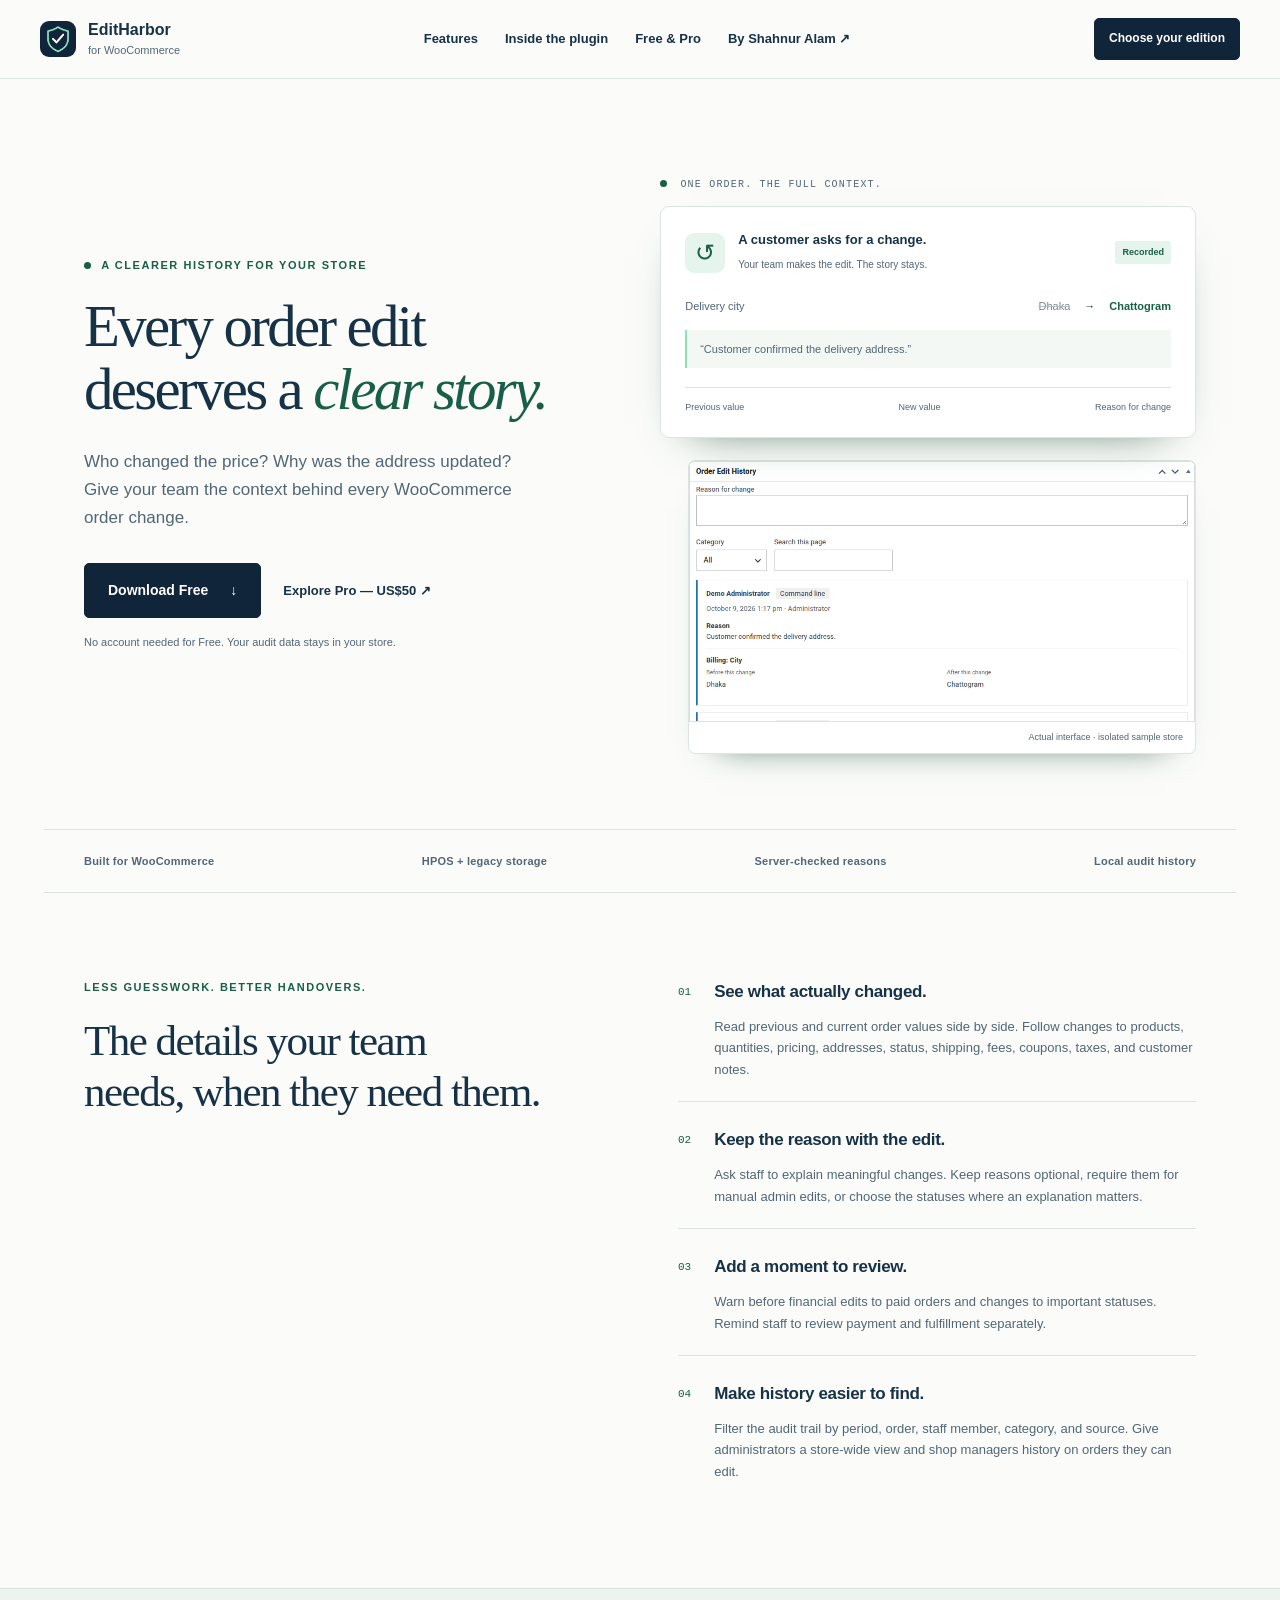
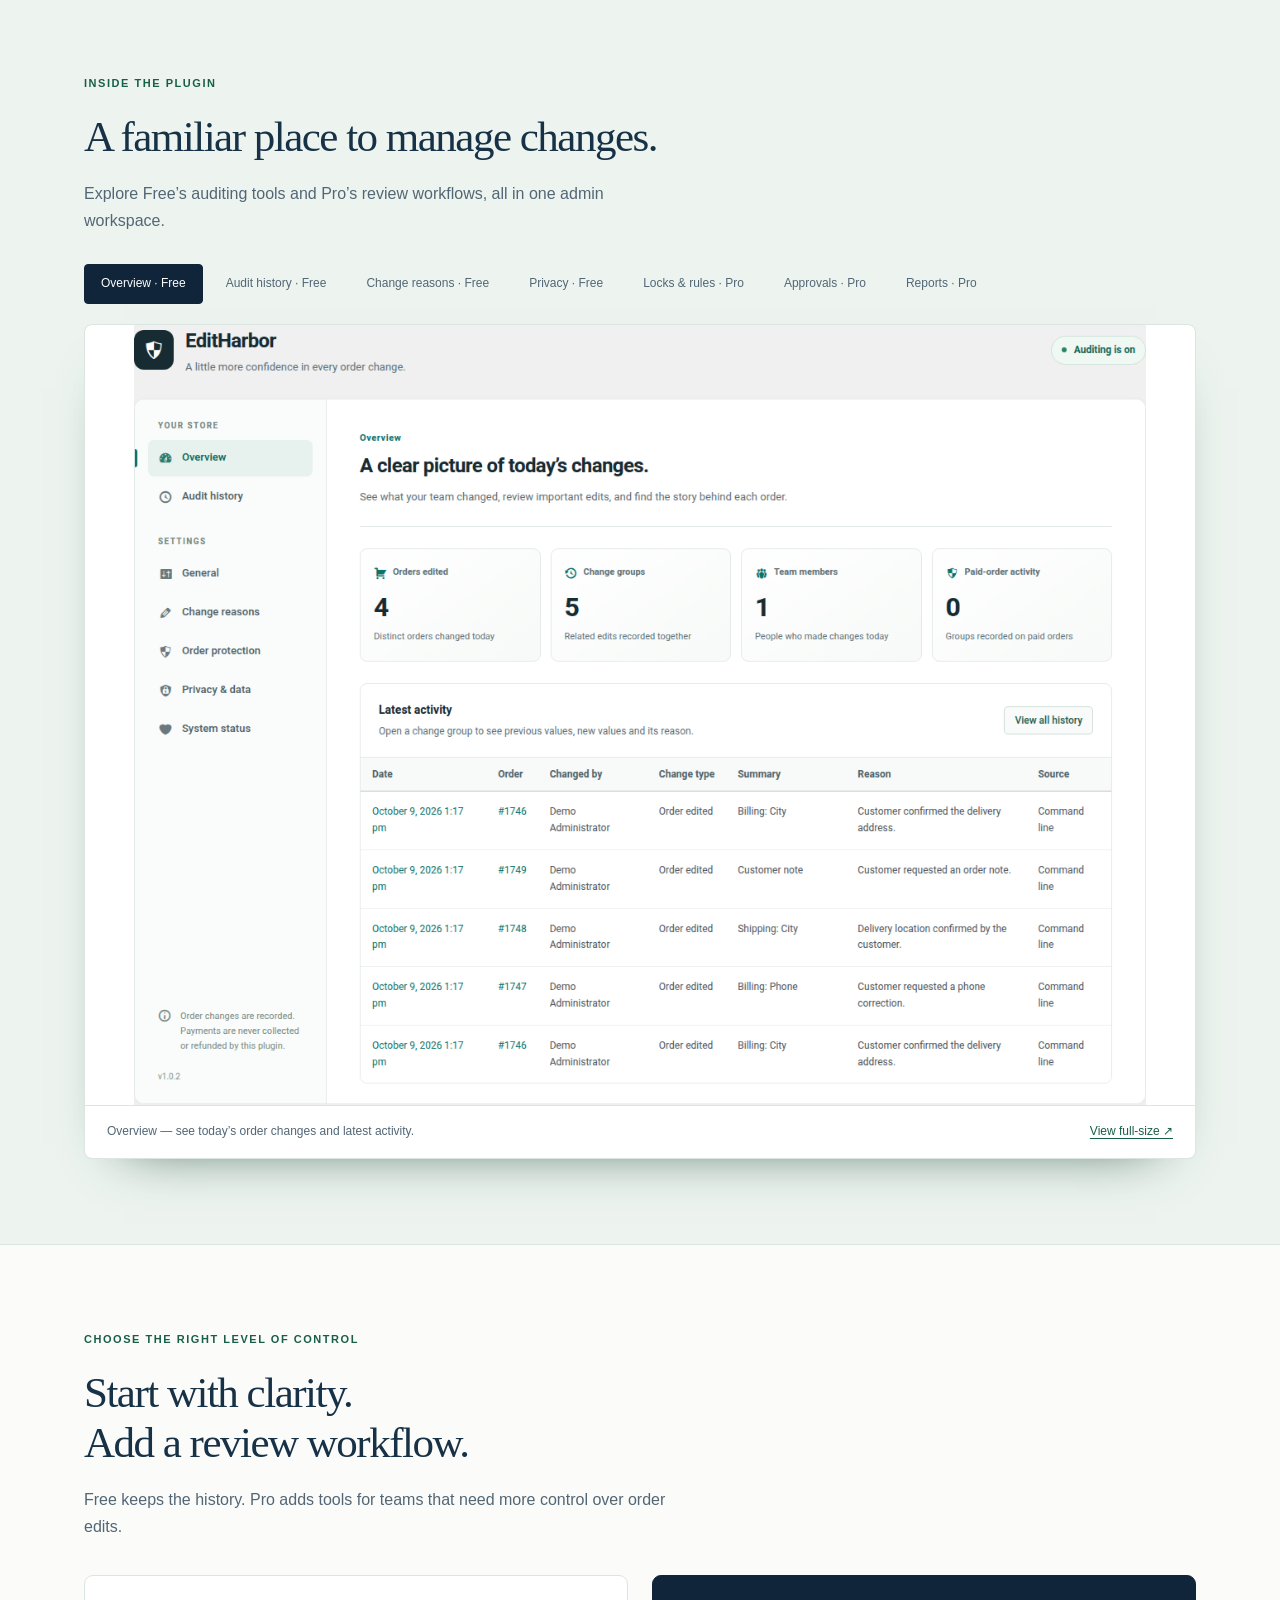
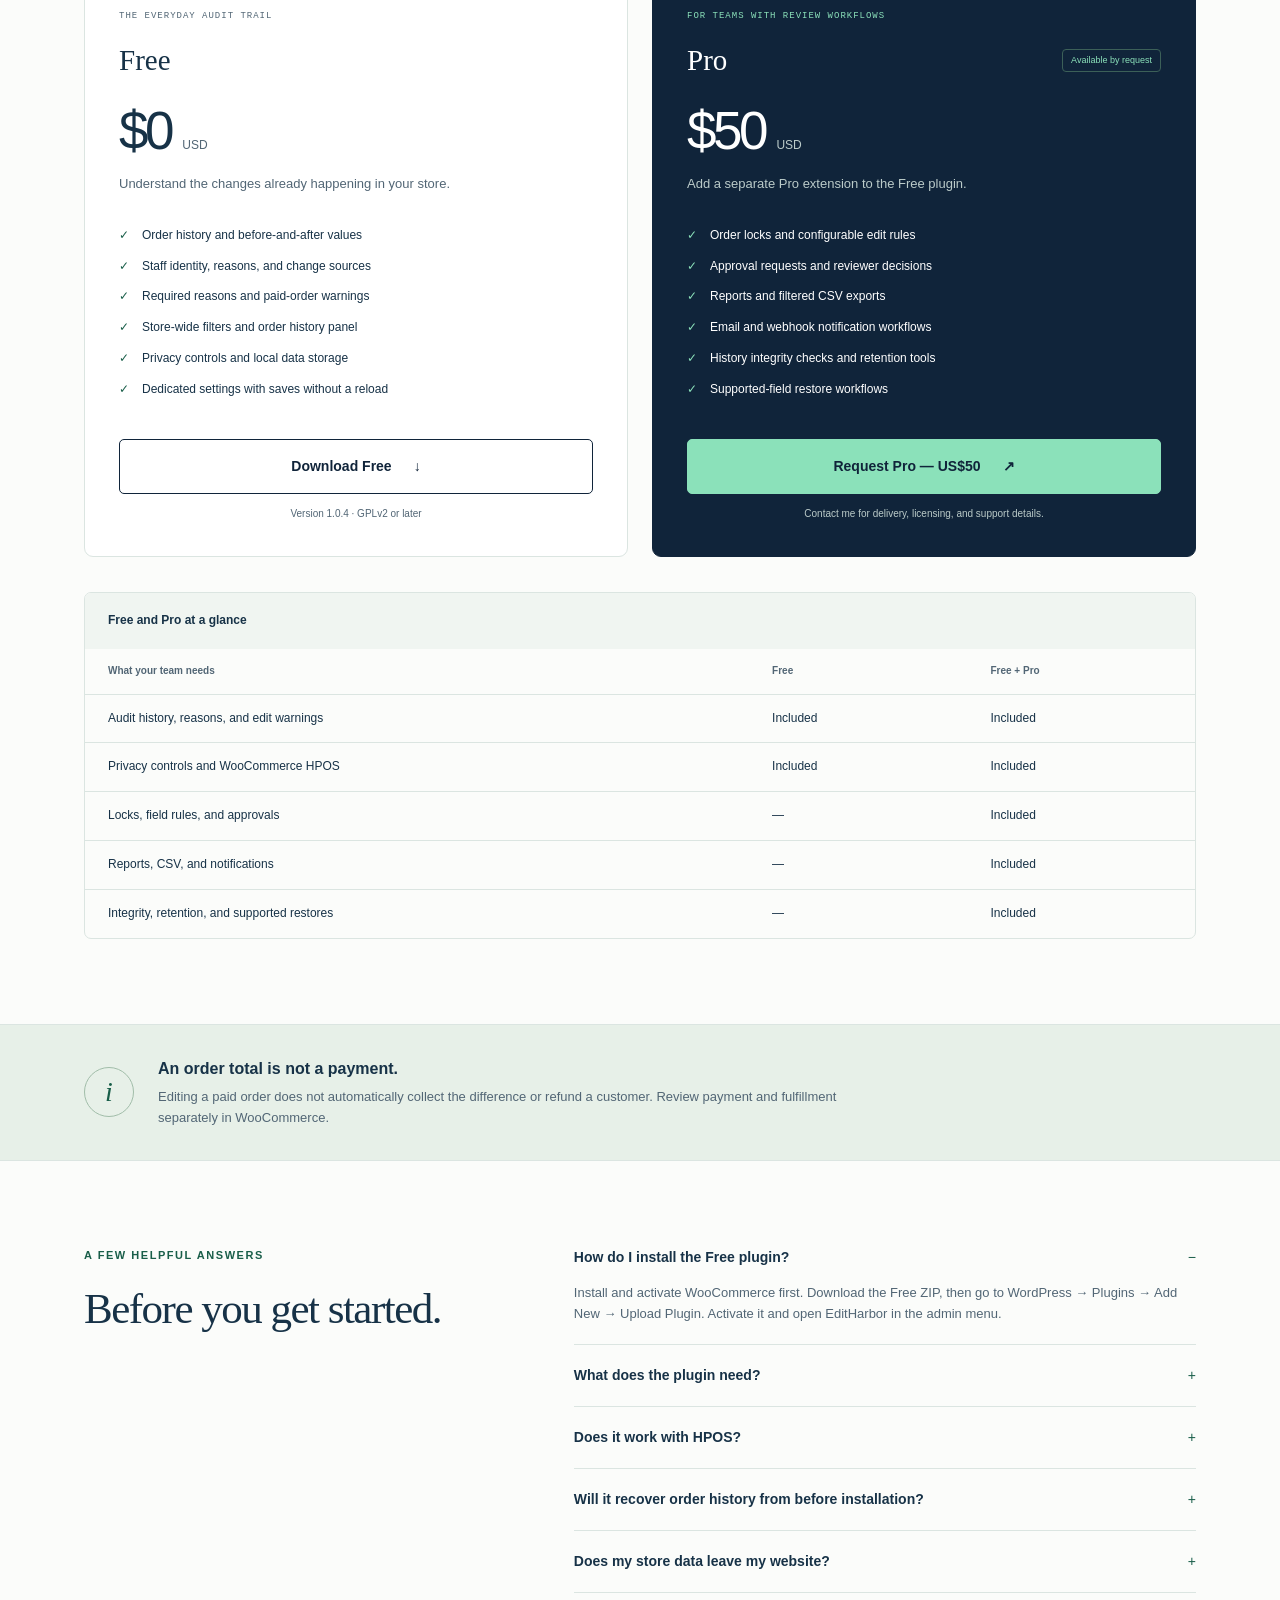
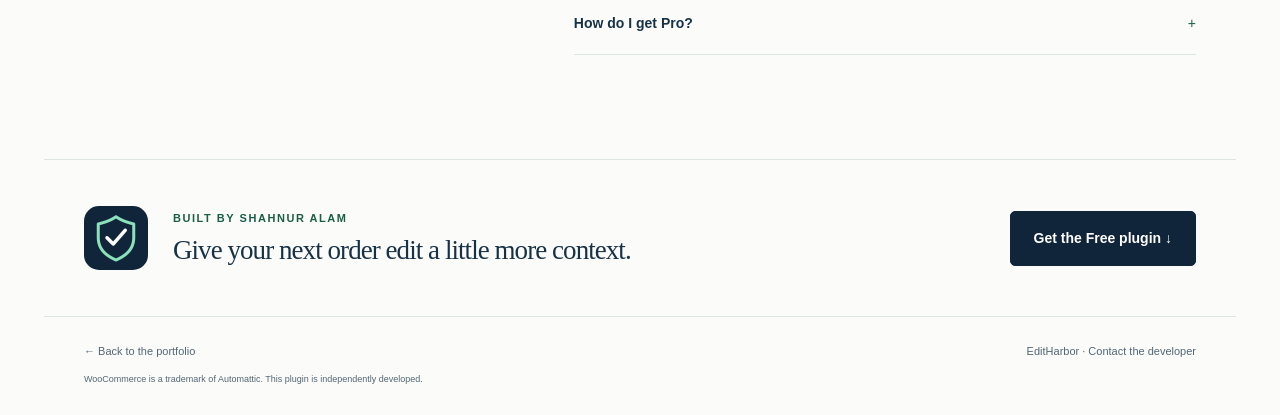
==== commit 88122479: "Publish EditHarbor 1.0.4 download with matching directory slug" ====
--- a/editharbor/index.html
+++ b/editharbor/index.html
@@ -27,16 +27,16 @@
 </header>
 <main id="main">
 <section class="hero container">
- <div class="hero-copy"><p class="eyebrow"><span></span> A clearer history for your store</p><h1>Every order edit<br>deserves a <em>clear story.</em></h1><p class="intro">Who changed the price? Why was the address updated? Give your team the context behind every WooCommerce order change.</p><div class="actions"><a class="button" href="downloads/editharbor-1.0.3.zip" download>Download Free <span aria-hidden="true">↓</span></a><a class="text-link" href="#plans">Explore Pro — US$50 <span aria-hidden="true">↗</span></a></div><p class="hero-note">No account needed for Free. Your audit data stays in your store.</p></div>
+ <div class="hero-copy"><p class="eyebrow"><span></span> A clearer history for your store</p><h1>Every order edit<br>deserves a <em>clear story.</em></h1><p class="intro">Who changed the price? Why was the address updated? Give your team the context behind every WooCommerce order change.</p><div class="actions"><a class="button" href="downloads/order-edit-guard-for-woocommerce-1.0.4.zip" download>Download Free <span aria-hidden="true">↓</span></a><a class="text-link" href="#plans">Explore Pro — US$50 <span aria-hidden="true">↗</span></a></div><p class="hero-note">No account needed for Free. Your audit data stays in your store.</p></div>
  <div class="hero-visual"><div class="visual-label"><span class="dot"></span> ONE ORDER. THE FULL CONTEXT.</div><div class="story"><div class="story-top"><span class="order-icon" aria-hidden="true">↺</span><div><strong>A customer asks for a change.</strong><small>Your team makes the edit. The story stays.</small></div><span class="story-tag">Recorded</span></div><div class="change-row"><span>Delivery city</span><div><s>Dhaka</s><span aria-hidden="true">→</span><strong>Chattogram</strong></div></div><blockquote>“Customer confirmed the delivery address.”</blockquote><div class="story-bottom"><span>Previous value</span><span>New value</span><span>Reason for change</span></div></div><figure class="hero-shot"><img src="assets/screenshot-8.png" width="940" height="765" alt="Actual native order history panel with a change reason and before-and-after address values"><figcaption>Actual interface · isolated sample store</figcaption></figure></div>
 </section>
 <div class="assurance container"><span>Built for WooCommerce</span><span>HPOS + legacy storage</span><span>Server-checked reasons</span><span>Local audit history</span></div>
 <section class="container features" id="features"><div class="section-heading"><p class="eyebrow">Less guesswork. Better handovers.</p><h2>The details your team<br>needs, when they need them.</h2></div><div class="feature-list"><article><span class="number">01</span><div><h3>See what actually changed.</h3><p>Read previous and current order values side by side. Follow changes to products, quantities, pricing, addresses, status, shipping, fees, coupons, taxes, and customer notes.</p></div></article><article><span class="number">02</span><div><h3>Keep the reason with the edit.</h3><p>Ask staff to explain meaningful changes. Keep reasons optional, require them for manual admin edits, or choose the statuses where an explanation matters.</p></div></article><article><span class="number">03</span><div><h3>Add a moment to review.</h3><p>Warn before financial edits to paid orders and changes to important statuses. Remind staff to review payment and fulfillment separately.</p></div></article><article><span class="number">04</span><div><h3>Make history easier to find.</h3><p>Filter the audit trail by period, order, staff member, category, and source. Give administrators a store-wide view and shop managers history on orders they can edit.</p></div></article></div></section>
 <section class="screen-section" id="screens"><div class="container"><div class="section-heading"><p class="eyebrow">Inside the plugin</p><h2>A familiar place to manage changes.</h2><p>Explore Free’s auditing tools and Pro’s review workflows, all in one admin workspace.</p></div><div class="screen-tabs" role="tablist" aria-label="Product screenshots"><button id="view-overview" role="tab" aria-selected="true" aria-controls="screen-panel" data-image="screenshot-1.png" data-caption="Overview — see today’s order changes and latest activity." data-alt="Free plugin overview with daily metrics and recent activity">Overview · Free</button><button id="view-history" role="tab" aria-selected="false" aria-controls="screen-panel" tabindex="-1" data-image="screenshot-2.png" data-caption="Audit history — compare values and find the reason behind an edit." data-alt="Audit history with filters and before-and-after values">Audit history · Free</button><button id="view-reasons" role="tab" aria-selected="false" aria-controls="screen-panel" tabindex="-1" data-image="screenshot-4.png" data-caption="Change reasons — choose when your team needs to explain an edit." data-alt="Change reason settings including selected statuses and length limits">Change reasons · Free</button><button id="view-privacy" role="tab" aria-selected="false" aria-controls="screen-panel" tabindex="-1" data-image="screenshot-6.png" data-caption="Privacy & data — understand masking, retention, and uninstall behavior." data-alt="Privacy and personal audit data settings">Privacy · Free</button><button id="view-rules" role="tab" aria-selected="false" aria-controls="screen-panel" tabindex="-1" data-image="screenshot-9.png" data-caption="Pro locks &amp; rules — decide which edits need a warning, a reason, or approval." data-alt="Pro settings with automatic locks and configurable protection rules">Locks &amp; rules · Pro</button><button id="view-approvals" role="tab" aria-selected="false" aria-controls="screen-panel" tabindex="-1" data-image="screenshot-10.png" data-caption="Pro approvals — compare a proposed change before it reaches the order." data-alt="Pro approval request with a change reason and proposed order values">Approvals · Pro</button><button id="view-reports" role="tab" aria-selected="false" aria-controls="screen-panel" tabindex="-1" data-image="screenshot-11.png" data-caption="Pro reports — review activity, filter results, and export CSV." data-alt="Pro reports with activity summaries and CSV export controls">Reports · Pro</button></div><figure class="product-screen" id="screen-panel" role="tabpanel" aria-labelledby="view-overview" tabindex="0"><img id="screen-image" src="assets/screenshot-1.png" width="1224" height="943" loading="lazy" alt="Free plugin overview with daily metrics and recent activity"><figcaption><span id="screen-caption">Overview — see today’s order changes and latest activity.</span> <a id="screen-full" href="assets/screenshot-1.png" target="_blank" rel="noopener">View full-size ↗</a></figcaption></figure><noscript><p><a href="assets/screenshot-2.png">View audit history</a> · <a href="assets/screenshot-4.png">View change reasons</a> · <a href="assets/screenshot-6.png">View privacy settings</a></p></noscript></div></section>
-<section class="container plans" id="plans"><div class="section-heading"><p class="eyebrow">Choose the right level of control</p><h2>Start with clarity.<br>Add a review workflow.</h2><p>Free keeps the history. Pro adds tools for teams that need more control over order edits.</p></div><div class="plan-grid"><article class="plan"><p class="plan-label">THE EVERYDAY AUDIT TRAIL</p><h3>Free</h3><div class="price">$0 <span>USD</span></div><p>Understand the changes already happening in your store.</p><ul><li>Order history and before-and-after values</li><li>Staff identity, reasons, and change sources</li><li>Required reasons and paid-order warnings</li><li>Store-wide filters and order history panel</li><li>Privacy controls and local data storage</li><li>Dedicated settings with saves without a reload</li></ul><a class="button secondary" href="downloads/editharbor-1.0.3.zip" download>Download Free <span aria-hidden="true">↓</span></a><small>Version 1.0.3 · GPLv2 or later</small></article><article class="plan pro"><p class="plan-label">FOR TEAMS WITH REVIEW WORKFLOWS</p><div class="pro-title"><h3>Pro</h3><span>Available by request</span></div><div class="price">$50 <span>USD</span></div><p>Add a separate Pro extension to the Free plugin.</p><ul><li>Order locks and configurable edit rules</li><li>Approval requests and reviewer decisions</li><li>Reports and filtered CSV exports</li><li>Email and webhook notification workflows</li><li>History integrity checks and retention tools</li><li>Supported-field restore workflows</li></ul><a class="button" href="mailto:shahnurlfe@gmail.com?subject=EditHarbor%20Pro%20%E2%80%94%20US%2450&amp;body=Hi%20Shahnur%2C%0A%0AI%27m%20interested%20in%20EditHarbor%20Pro%20at%20US%2450.%0APlease%20send%20the%20delivery%2C%20licensing%2C%20and%20support%20details.%0A%0AMy%20WooCommerce%20version%3A%20%0AMy%20WordPress%20version%3A%20">Request Pro — US$50 <span aria-hidden="true">↗</span></a><small>Contact me for delivery, licensing, and support details.</small></article></div><div class="comparison-wrap"><table><caption>Free and Pro at a glance</caption><thead><tr><th scope="col">What your team needs</th><th scope="col">Free</th><th scope="col">Free + Pro</th></tr></thead><tbody><tr><th scope="row">Audit history, reasons, and edit warnings</th><td>Included</td><td>Included</td></tr><tr><th scope="row">Privacy controls and WooCommerce HPOS</th><td>Included</td><td>Included</td></tr><tr><th scope="row">Locks, field rules, and approvals</th><td>—</td><td>Included</td></tr><tr><th scope="row">Reports, CSV, and notifications</th><td>—</td><td>Included</td></tr><tr><th scope="row">Integrity, retention, and supported restores</th><td>—</td><td>Included</td></tr></tbody></table></div></section>
+<section class="container plans" id="plans"><div class="section-heading"><p class="eyebrow">Choose the right level of control</p><h2>Start with clarity.<br>Add a review workflow.</h2><p>Free keeps the history. Pro adds tools for teams that need more control over order edits.</p></div><div class="plan-grid"><article class="plan"><p class="plan-label">THE EVERYDAY AUDIT TRAIL</p><h3>Free</h3><div class="price">$0 <span>USD</span></div><p>Understand the changes already happening in your store.</p><ul><li>Order history and before-and-after values</li><li>Staff identity, reasons, and change sources</li><li>Required reasons and paid-order warnings</li><li>Store-wide filters and order history panel</li><li>Privacy controls and local data storage</li><li>Dedicated settings with saves without a reload</li></ul><a class="button secondary" href="downloads/order-edit-guard-for-woocommerce-1.0.4.zip" download>Download Free <span aria-hidden="true">↓</span></a><small>Version 1.0.4 · GPLv2 or later</small></article><article class="plan pro"><p class="plan-label">FOR TEAMS WITH REVIEW WORKFLOWS</p><div class="pro-title"><h3>Pro</h3><span>Available by request</span></div><div class="price">$50 <span>USD</span></div><p>Add a separate Pro extension to the Free plugin.</p><ul><li>Order locks and configurable edit rules</li><li>Approval requests and reviewer decisions</li><li>Reports and filtered CSV exports</li><li>Email and webhook notification workflows</li><li>History integrity checks and retention tools</li><li>Supported-field restore workflows</li></ul><a class="button" href="mailto:shahnurlfe@gmail.com?subject=EditHarbor%20Pro%20%E2%80%94%20US%2450&amp;body=Hi%20Shahnur%2C%0A%0AI%27m%20interested%20in%20EditHarbor%20Pro%20at%20US%2450.%0APlease%20send%20the%20delivery%2C%20licensing%2C%20and%20support%20details.%0A%0AMy%20WooCommerce%20version%3A%20%0AMy%20WordPress%20version%3A%20">Request Pro — US$50 <span aria-hidden="true">↗</span></a><small>Contact me for delivery, licensing, and support details.</small></article></div><div class="comparison-wrap"><table><caption>Free and Pro at a glance</caption><thead><tr><th scope="col">What your team needs</th><th scope="col">Free</th><th scope="col">Free + Pro</th></tr></thead><tbody><tr><th scope="row">Audit history, reasons, and edit warnings</th><td>Included</td><td>Included</td></tr><tr><th scope="row">Privacy controls and WooCommerce HPOS</th><td>Included</td><td>Included</td></tr><tr><th scope="row">Locks, field rules, and approvals</th><td>—</td><td>Included</td></tr><tr><th scope="row">Reports, CSV, and notifications</th><td>—</td><td>Included</td></tr><tr><th scope="row">Integrity, retention, and supported restores</th><td>—</td><td>Included</td></tr></tbody></table></div></section>
 <section class="note-band"><div class="container"><span class="note-icon" aria-hidden="true">i</span><div><h3>An order total is not a payment.</h3><p>Editing a paid order does not automatically collect the difference or refund a customer. Review payment and fulfillment separately in WooCommerce.</p></div></div></section>
 <section class="container faq" id="faq"><div class="section-heading"><p class="eyebrow">A few helpful answers</p><h2>Before you get started.</h2></div><div class="questions"><details open><summary>How do I install the Free plugin?</summary><p>Install and activate WooCommerce first. Download the Free ZIP, then go to WordPress → Plugins → Add New → Upload Plugin. Activate it and open EditHarbor in the admin menu.</p></details><details><summary>What does the plugin need?</summary><p>WordPress 6.5 or newer, PHP 7.4 or newer, and WooCommerce 8.2 or newer. Test required-reason settings with your store’s custom integrations on staging first.</p></details><details><summary>Does it work with HPOS?</summary><p>Yes. Free supports WooCommerce High-Performance Order Storage and legacy order storage. It reads orders through WooCommerce CRUD APIs and stores audit records in separate plugin tables.</p></details><details><summary>Will it recover order history from before installation?</summary><p>No. History begins when auditing is enabled. It records supported edits to existing orders; integrations that write directly to database tables may bypass the WooCommerce hooks it uses.</p></details><details><summary>Does my store data leave my website?</summary><p>The Free plugin stores audit data locally and sends no telemetry. IP collection is off by default. Review privacy settings to choose how personal audit details are stored and displayed. Optional Pro notification workflows can send data to destinations you configure.</p></details><details><summary>How do I get Pro?</summary><p>Use “Request Pro — US$50” to contact Shahnur Alam. Share your store’s WordPress and WooCommerce versions to confirm delivery, compatibility, licensing, and support details before purchasing. Pro is a separate add-on and needs the Free plugin.</p></details></div></section>
-<section class="final-cta container"><img src="assets/icon-256x256.png" width="64" height="64" alt=""><div><p class="eyebrow">Built by Shahnur Alam</p><h2>Give your next order edit a little more context.</h2></div><a class="button" href="downloads/editharbor-1.0.3.zip" download>Get the Free plugin ↓</a></section>
+<section class="final-cta container"><img src="assets/icon-256x256.png" width="64" height="64" alt=""><div><p class="eyebrow">Built by Shahnur Alam</p><h2>Give your next order edit a little more context.</h2></div><a class="button" href="downloads/order-edit-guard-for-woocommerce-1.0.4.zip" download>Get the Free plugin ↓</a></section>
 </main>
 <footer class="container footer"><a href="/">← Back to the portfolio</a><span>EditHarbor · <a href="mailto:shahnurlfe@gmail.com">Contact the developer</a></span><p>WooCommerce is a trademark of Automattic. This plugin is independently developed.</p></footer>
 </body>
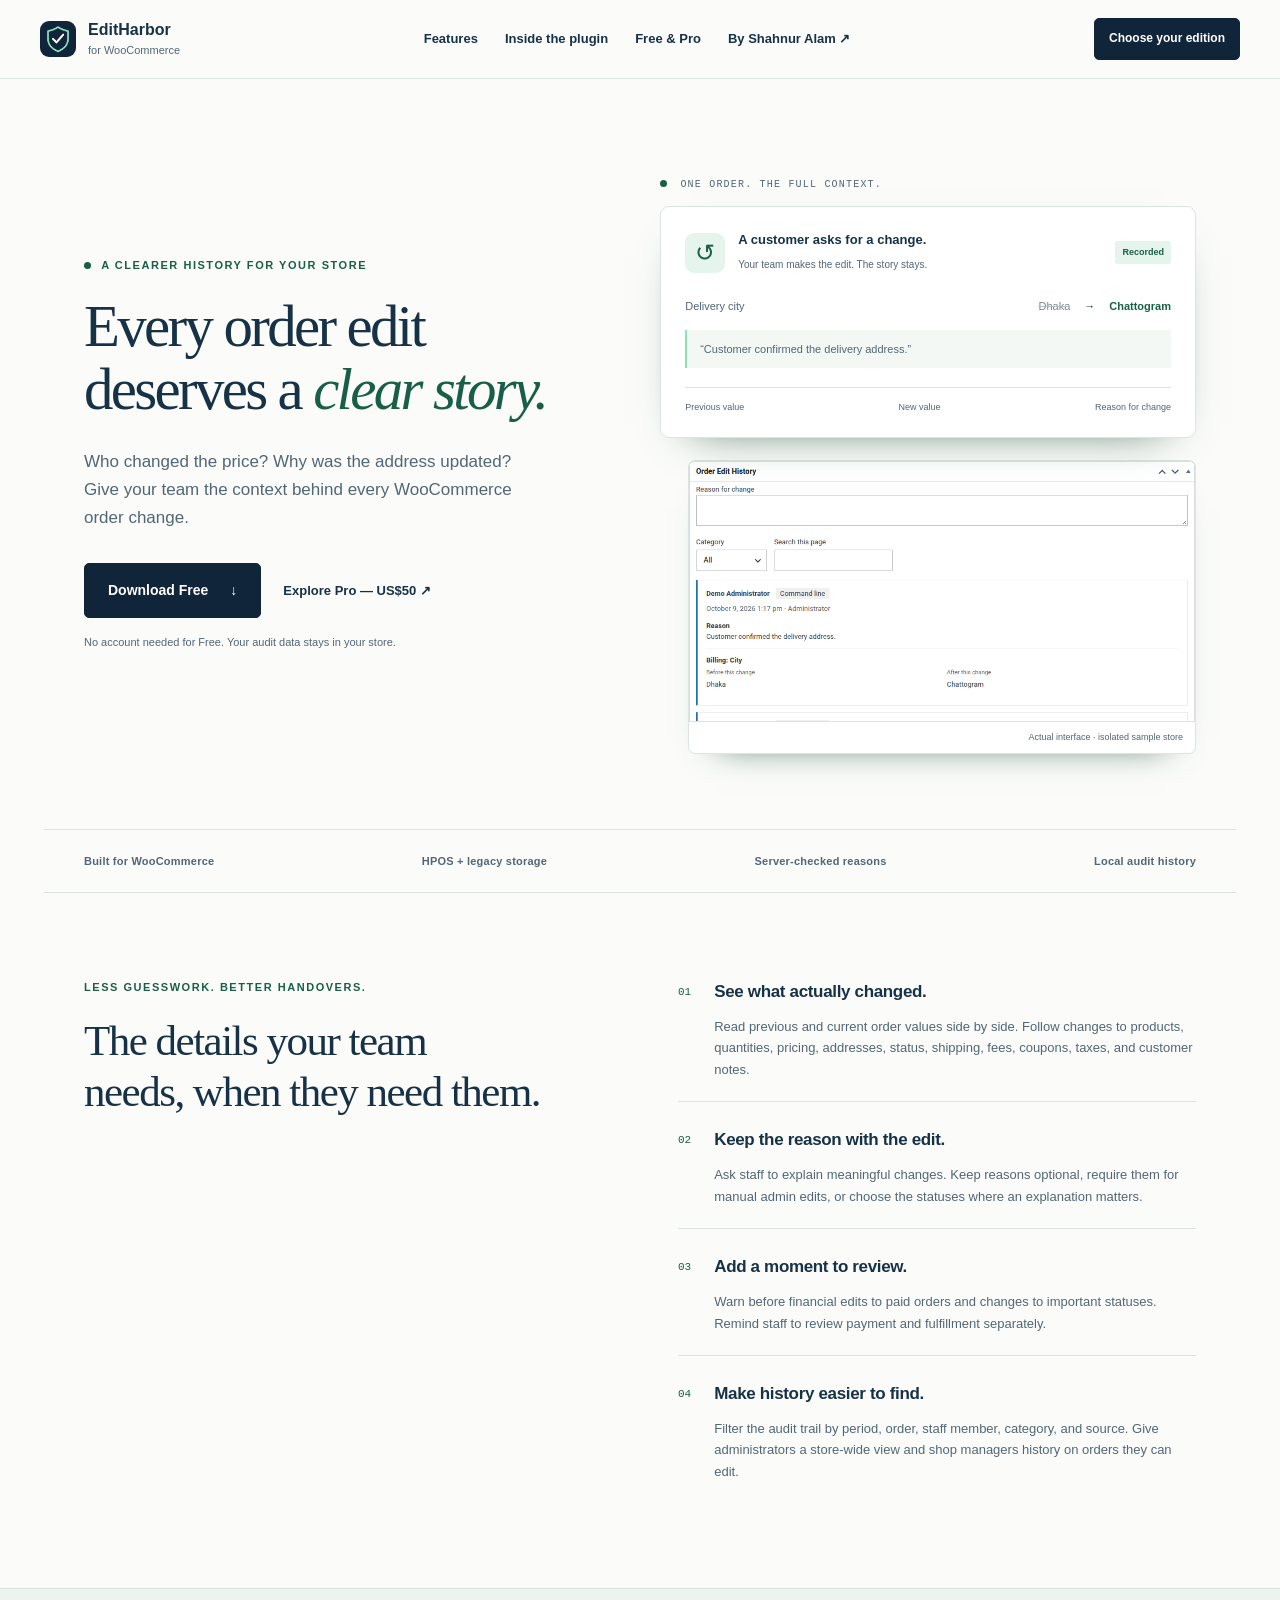
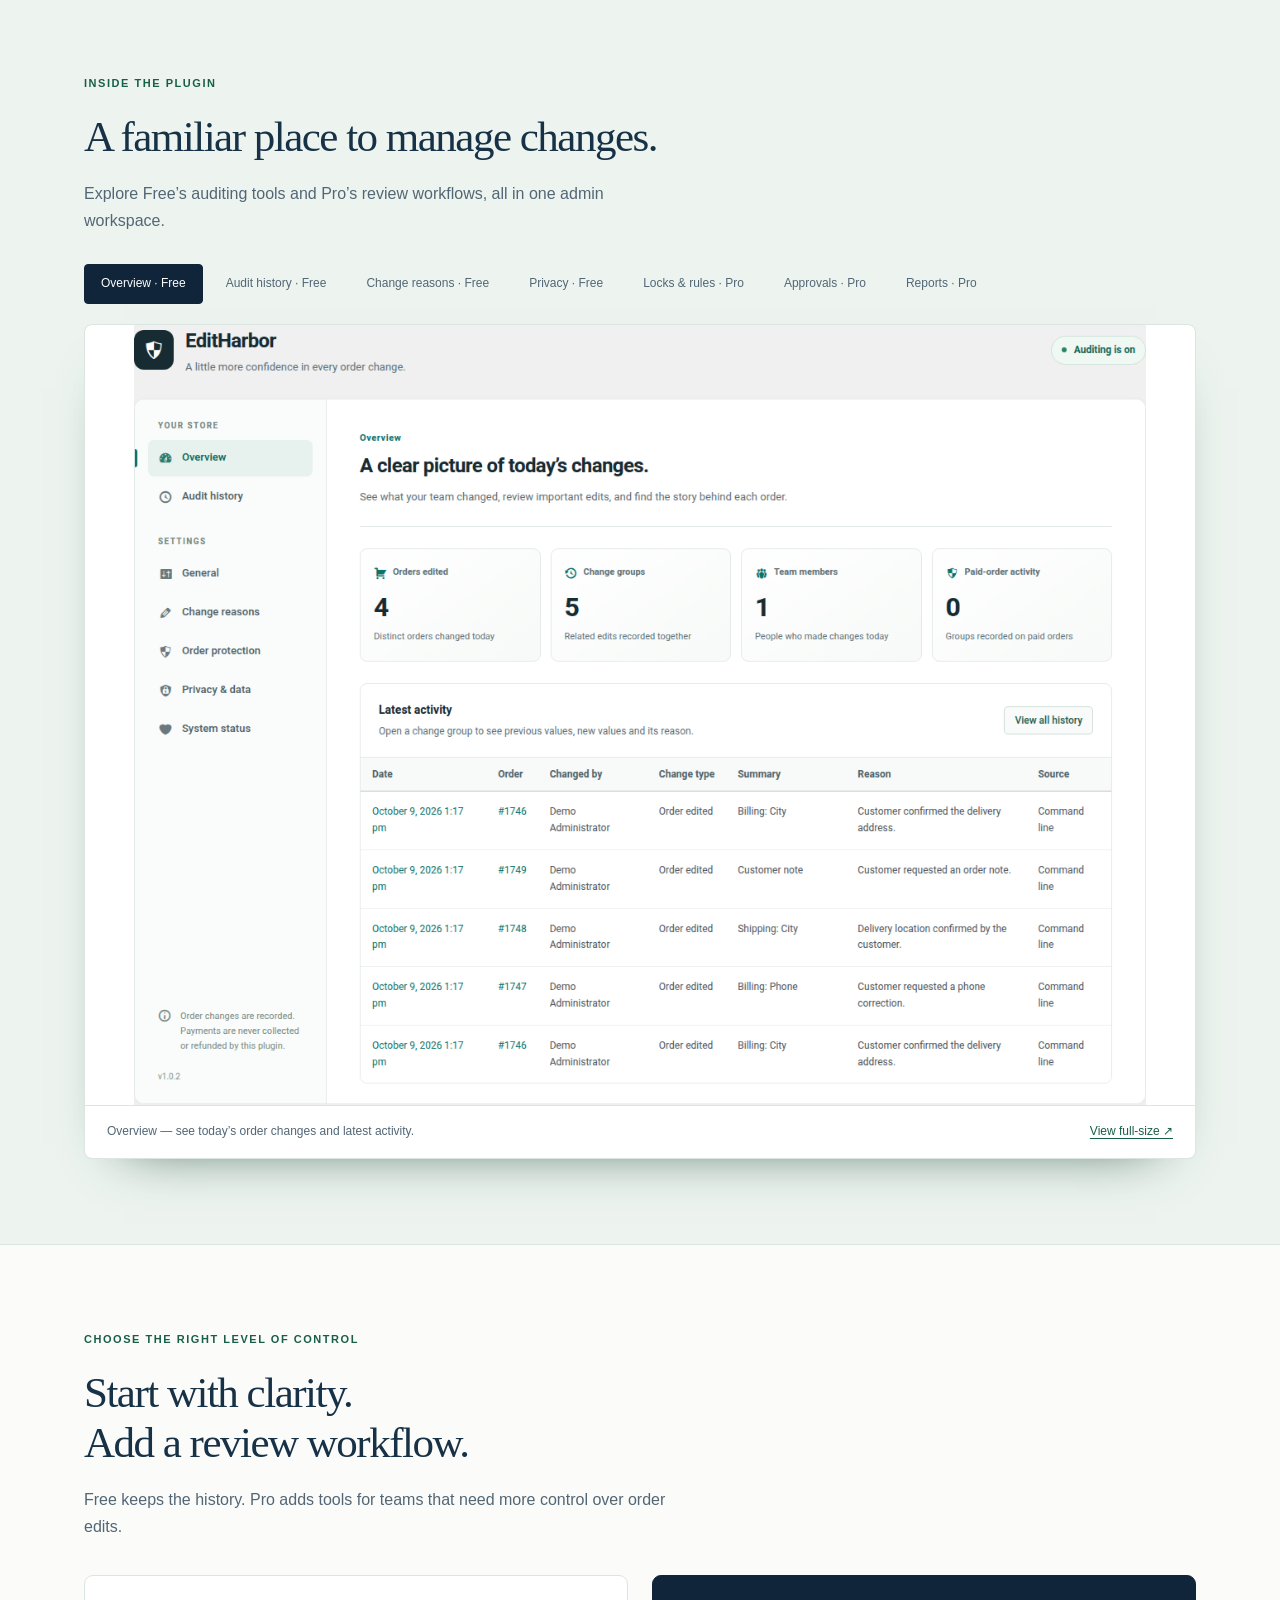
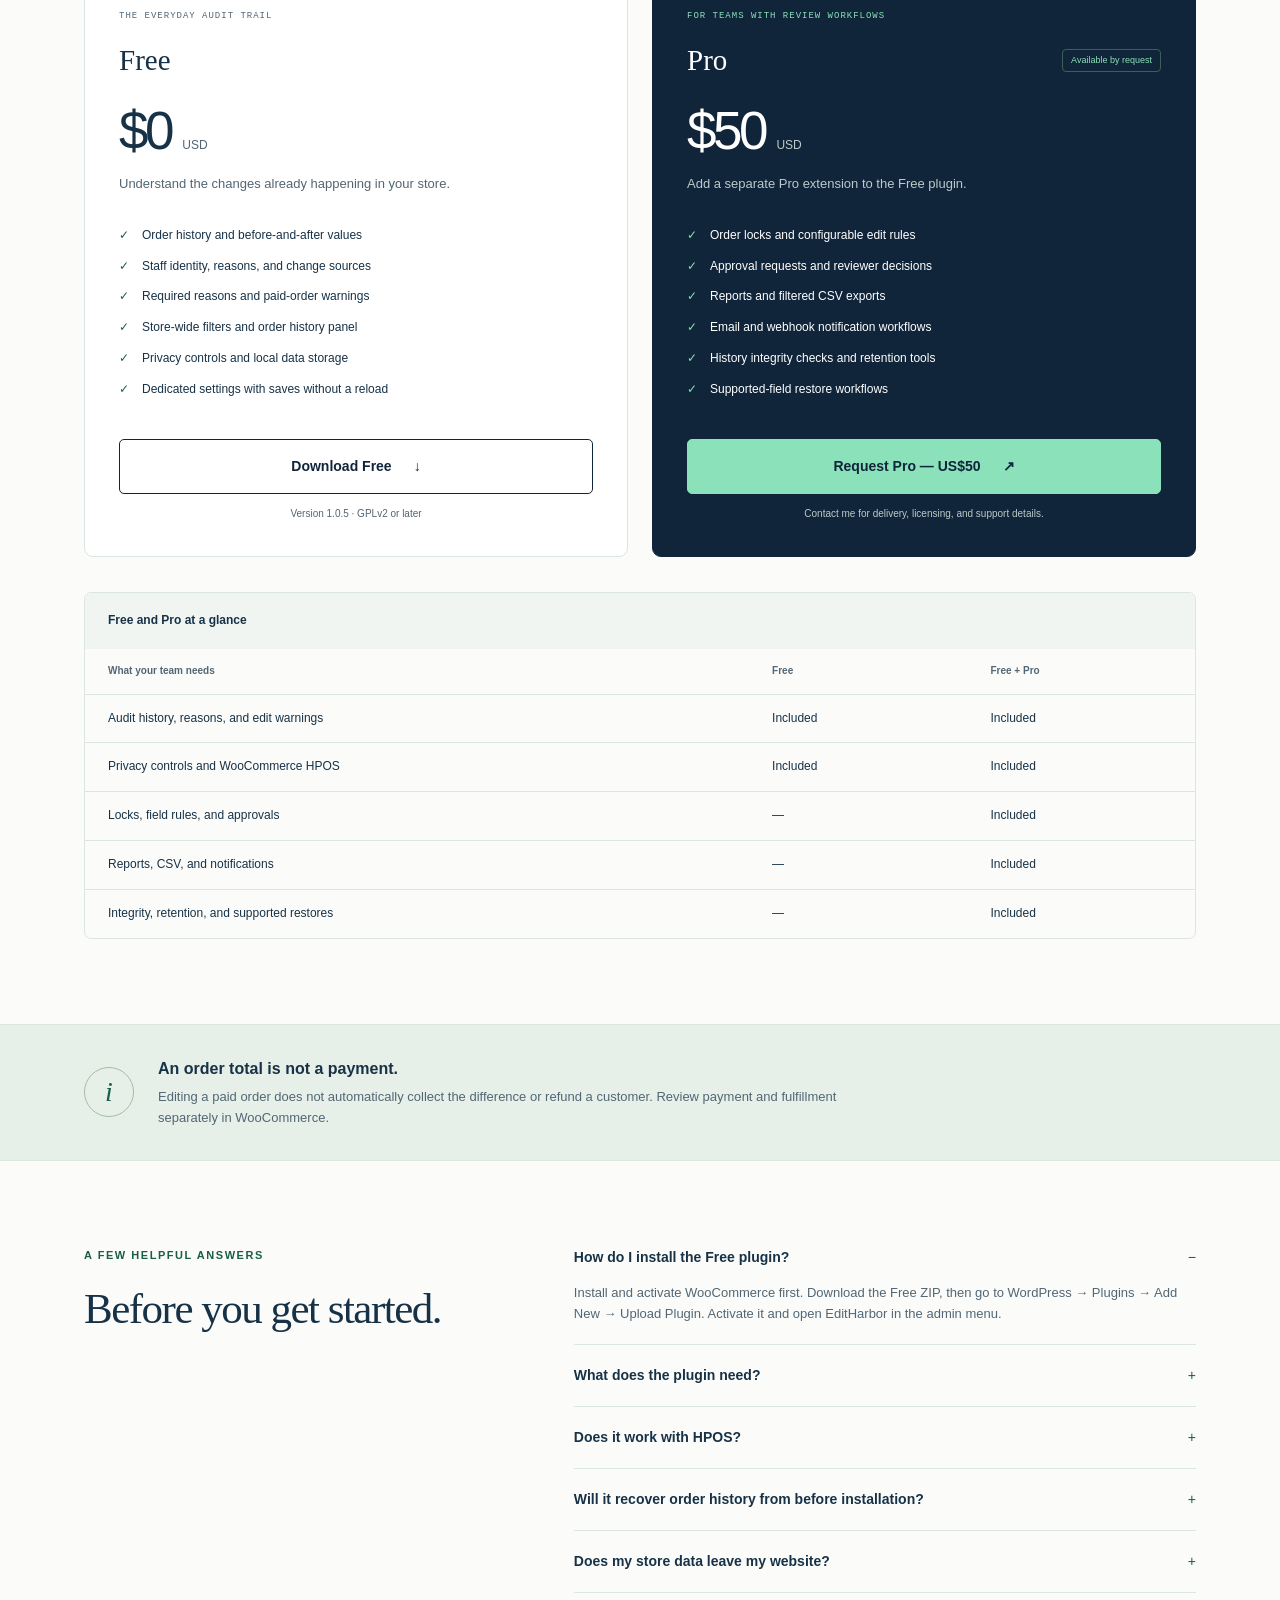
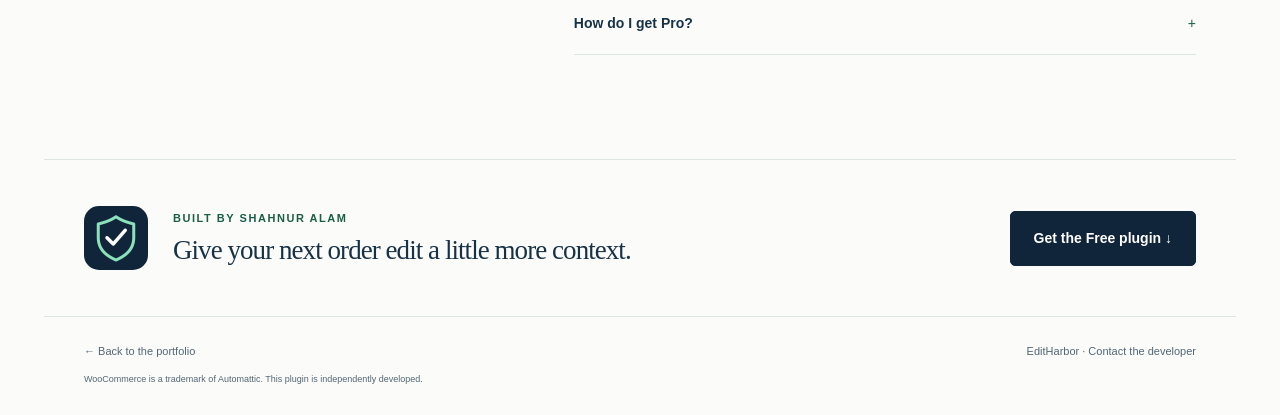
==== commit 098409b8: "Update EditHarbor 1.0.5 branded downloads and product metadata" ====
--- a/editharbor/index.html
+++ b/editharbor/index.html
@@ -3,11 +3,11 @@
 <head>
 <meta charset="utf-8">
 <meta name="viewport" content="width=device-width, initial-scale=1">
-<title>EditHarbor for WooCommerce — Free &amp; Pro | Shahnur Alam</title>
+<title>EditHarbor – Order History &amp; Guard for WooCommerce | Free &amp; Pro</title>
 <meta name="description" content="Know who edited a WooCommerce order, what changed, and why. Download EditHarbor Free, or request Pro for advanced order workflows at US$50.">
 <link rel="canonical" href="https://shahnuralam.github.io/editharbor/">
 <meta property="og:type" content="website">
-<meta property="og:title" content="EditHarbor for WooCommerce">
+<meta property="og:title" content="EditHarbor – Order History &amp; Guard for WooCommerce">
 <meta property="og:description" content="Clear order history. Thoughtful edit protection. Free and Pro editions, with Pro at US$50.">
 <meta property="og:url" content="https://shahnuralam.github.io/editharbor/">
 <meta property="og:image" content="https://shahnuralam.github.io/editharbor/assets/banner-1544x500.png">
@@ -27,16 +27,16 @@
 </header>
 <main id="main">
 <section class="hero container">
- <div class="hero-copy"><p class="eyebrow"><span></span> A clearer history for your store</p><h1>Every order edit<br>deserves a <em>clear story.</em></h1><p class="intro">Who changed the price? Why was the address updated? Give your team the context behind every WooCommerce order change.</p><div class="actions"><a class="button" href="downloads/order-edit-guard-for-woocommerce-1.0.4.zip" download>Download Free <span aria-hidden="true">↓</span></a><a class="text-link" href="#plans">Explore Pro — US$50 <span aria-hidden="true">↗</span></a></div><p class="hero-note">No account needed for Free. Your audit data stays in your store.</p></div>
+ <div class="hero-copy"><p class="eyebrow"><span></span> A clearer history for your store</p><h1>Every order edit<br>deserves a <em>clear story.</em></h1><p class="intro">Who changed the price? Why was the address updated? Give your team the context behind every WooCommerce order change.</p><div class="actions"><a class="button" href="downloads/editharbor-1.0.5.zip" download>Download Free <span aria-hidden="true">↓</span></a><a class="text-link" href="#plans">Explore Pro — US$50 <span aria-hidden="true">↗</span></a></div><p class="hero-note">No account needed for Free. Your audit data stays in your store.</p></div>
  <div class="hero-visual"><div class="visual-label"><span class="dot"></span> ONE ORDER. THE FULL CONTEXT.</div><div class="story"><div class="story-top"><span class="order-icon" aria-hidden="true">↺</span><div><strong>A customer asks for a change.</strong><small>Your team makes the edit. The story stays.</small></div><span class="story-tag">Recorded</span></div><div class="change-row"><span>Delivery city</span><div><s>Dhaka</s><span aria-hidden="true">→</span><strong>Chattogram</strong></div></div><blockquote>“Customer confirmed the delivery address.”</blockquote><div class="story-bottom"><span>Previous value</span><span>New value</span><span>Reason for change</span></div></div><figure class="hero-shot"><img src="assets/screenshot-8.png" width="940" height="765" alt="Actual native order history panel with a change reason and before-and-after address values"><figcaption>Actual interface · isolated sample store</figcaption></figure></div>
 </section>
 <div class="assurance container"><span>Built for WooCommerce</span><span>HPOS + legacy storage</span><span>Server-checked reasons</span><span>Local audit history</span></div>
 <section class="container features" id="features"><div class="section-heading"><p class="eyebrow">Less guesswork. Better handovers.</p><h2>The details your team<br>needs, when they need them.</h2></div><div class="feature-list"><article><span class="number">01</span><div><h3>See what actually changed.</h3><p>Read previous and current order values side by side. Follow changes to products, quantities, pricing, addresses, status, shipping, fees, coupons, taxes, and customer notes.</p></div></article><article><span class="number">02</span><div><h3>Keep the reason with the edit.</h3><p>Ask staff to explain meaningful changes. Keep reasons optional, require them for manual admin edits, or choose the statuses where an explanation matters.</p></div></article><article><span class="number">03</span><div><h3>Add a moment to review.</h3><p>Warn before financial edits to paid orders and changes to important statuses. Remind staff to review payment and fulfillment separately.</p></div></article><article><span class="number">04</span><div><h3>Make history easier to find.</h3><p>Filter the audit trail by period, order, staff member, category, and source. Give administrators a store-wide view and shop managers history on orders they can edit.</p></div></article></div></section>
 <section class="screen-section" id="screens"><div class="container"><div class="section-heading"><p class="eyebrow">Inside the plugin</p><h2>A familiar place to manage changes.</h2><p>Explore Free’s auditing tools and Pro’s review workflows, all in one admin workspace.</p></div><div class="screen-tabs" role="tablist" aria-label="Product screenshots"><button id="view-overview" role="tab" aria-selected="true" aria-controls="screen-panel" data-image="screenshot-1.png" data-caption="Overview — see today’s order changes and latest activity." data-alt="Free plugin overview with daily metrics and recent activity">Overview · Free</button><button id="view-history" role="tab" aria-selected="false" aria-controls="screen-panel" tabindex="-1" data-image="screenshot-2.png" data-caption="Audit history — compare values and find the reason behind an edit." data-alt="Audit history with filters and before-and-after values">Audit history · Free</button><button id="view-reasons" role="tab" aria-selected="false" aria-controls="screen-panel" tabindex="-1" data-image="screenshot-4.png" data-caption="Change reasons — choose when your team needs to explain an edit." data-alt="Change reason settings including selected statuses and length limits">Change reasons · Free</button><button id="view-privacy" role="tab" aria-selected="false" aria-controls="screen-panel" tabindex="-1" data-image="screenshot-6.png" data-caption="Privacy & data — understand masking, retention, and uninstall behavior." data-alt="Privacy and personal audit data settings">Privacy · Free</button><button id="view-rules" role="tab" aria-selected="false" aria-controls="screen-panel" tabindex="-1" data-image="screenshot-9.png" data-caption="Pro locks &amp; rules — decide which edits need a warning, a reason, or approval." data-alt="Pro settings with automatic locks and configurable protection rules">Locks &amp; rules · Pro</button><button id="view-approvals" role="tab" aria-selected="false" aria-controls="screen-panel" tabindex="-1" data-image="screenshot-10.png" data-caption="Pro approvals — compare a proposed change before it reaches the order." data-alt="Pro approval request with a change reason and proposed order values">Approvals · Pro</button><button id="view-reports" role="tab" aria-selected="false" aria-controls="screen-panel" tabindex="-1" data-image="screenshot-11.png" data-caption="Pro reports — review activity, filter results, and export CSV." data-alt="Pro reports with activity summaries and CSV export controls">Reports · Pro</button></div><figure class="product-screen" id="screen-panel" role="tabpanel" aria-labelledby="view-overview" tabindex="0"><img id="screen-image" src="assets/screenshot-1.png" width="1224" height="943" loading="lazy" alt="Free plugin overview with daily metrics and recent activity"><figcaption><span id="screen-caption">Overview — see today’s order changes and latest activity.</span> <a id="screen-full" href="assets/screenshot-1.png" target="_blank" rel="noopener">View full-size ↗</a></figcaption></figure><noscript><p><a href="assets/screenshot-2.png">View audit history</a> · <a href="assets/screenshot-4.png">View change reasons</a> · <a href="assets/screenshot-6.png">View privacy settings</a></p></noscript></div></section>
-<section class="container plans" id="plans"><div class="section-heading"><p class="eyebrow">Choose the right level of control</p><h2>Start with clarity.<br>Add a review workflow.</h2><p>Free keeps the history. Pro adds tools for teams that need more control over order edits.</p></div><div class="plan-grid"><article class="plan"><p class="plan-label">THE EVERYDAY AUDIT TRAIL</p><h3>Free</h3><div class="price">$0 <span>USD</span></div><p>Understand the changes already happening in your store.</p><ul><li>Order history and before-and-after values</li><li>Staff identity, reasons, and change sources</li><li>Required reasons and paid-order warnings</li><li>Store-wide filters and order history panel</li><li>Privacy controls and local data storage</li><li>Dedicated settings with saves without a reload</li></ul><a class="button secondary" href="downloads/order-edit-guard-for-woocommerce-1.0.4.zip" download>Download Free <span aria-hidden="true">↓</span></a><small>Version 1.0.4 · GPLv2 or later</small></article><article class="plan pro"><p class="plan-label">FOR TEAMS WITH REVIEW WORKFLOWS</p><div class="pro-title"><h3>Pro</h3><span>Available by request</span></div><div class="price">$50 <span>USD</span></div><p>Add a separate Pro extension to the Free plugin.</p><ul><li>Order locks and configurable edit rules</li><li>Approval requests and reviewer decisions</li><li>Reports and filtered CSV exports</li><li>Email and webhook notification workflows</li><li>History integrity checks and retention tools</li><li>Supported-field restore workflows</li></ul><a class="button" href="mailto:shahnurlfe@gmail.com?subject=EditHarbor%20Pro%20%E2%80%94%20US%2450&amp;body=Hi%20Shahnur%2C%0A%0AI%27m%20interested%20in%20EditHarbor%20Pro%20at%20US%2450.%0APlease%20send%20the%20delivery%2C%20licensing%2C%20and%20support%20details.%0A%0AMy%20WooCommerce%20version%3A%20%0AMy%20WordPress%20version%3A%20">Request Pro — US$50 <span aria-hidden="true">↗</span></a><small>Contact me for delivery, licensing, and support details.</small></article></div><div class="comparison-wrap"><table><caption>Free and Pro at a glance</caption><thead><tr><th scope="col">What your team needs</th><th scope="col">Free</th><th scope="col">Free + Pro</th></tr></thead><tbody><tr><th scope="row">Audit history, reasons, and edit warnings</th><td>Included</td><td>Included</td></tr><tr><th scope="row">Privacy controls and WooCommerce HPOS</th><td>Included</td><td>Included</td></tr><tr><th scope="row">Locks, field rules, and approvals</th><td>—</td><td>Included</td></tr><tr><th scope="row">Reports, CSV, and notifications</th><td>—</td><td>Included</td></tr><tr><th scope="row">Integrity, retention, and supported restores</th><td>—</td><td>Included</td></tr></tbody></table></div></section>
+<section class="container plans" id="plans"><div class="section-heading"><p class="eyebrow">Choose the right level of control</p><h2>Start with clarity.<br>Add a review workflow.</h2><p>Free keeps the history. Pro adds tools for teams that need more control over order edits.</p></div><div class="plan-grid"><article class="plan"><p class="plan-label">THE EVERYDAY AUDIT TRAIL</p><h3>Free</h3><div class="price">$0 <span>USD</span></div><p>Understand the changes already happening in your store.</p><ul><li>Order history and before-and-after values</li><li>Staff identity, reasons, and change sources</li><li>Required reasons and paid-order warnings</li><li>Store-wide filters and order history panel</li><li>Privacy controls and local data storage</li><li>Dedicated settings with saves without a reload</li></ul><a class="button secondary" href="downloads/editharbor-1.0.5.zip" download>Download Free <span aria-hidden="true">↓</span></a><small>Version 1.0.5 · GPLv2 or later</small></article><article class="plan pro"><p class="plan-label">FOR TEAMS WITH REVIEW WORKFLOWS</p><div class="pro-title"><h3>Pro</h3><span>Available by request</span></div><div class="price">$50 <span>USD</span></div><p>Add a separate Pro extension to the Free plugin.</p><ul><li>Order locks and configurable edit rules</li><li>Approval requests and reviewer decisions</li><li>Reports and filtered CSV exports</li><li>Email and webhook notification workflows</li><li>History integrity checks and retention tools</li><li>Supported-field restore workflows</li></ul><a class="button" href="mailto:shahnurlfe@gmail.com?subject=EditHarbor%20Pro%20%E2%80%94%20US%2450&amp;body=Hi%20Shahnur%2C%0A%0AI%27m%20interested%20in%20EditHarbor%20Pro%20at%20US%2450.%0APlease%20send%20the%20delivery%2C%20licensing%2C%20and%20support%20details.%0A%0AMy%20WooCommerce%20version%3A%20%0AMy%20WordPress%20version%3A%20">Request Pro — US$50 <span aria-hidden="true">↗</span></a><small>Contact me for delivery, licensing, and support details.</small></article></div><div class="comparison-wrap"><table><caption>Free and Pro at a glance</caption><thead><tr><th scope="col">What your team needs</th><th scope="col">Free</th><th scope="col">Free + Pro</th></tr></thead><tbody><tr><th scope="row">Audit history, reasons, and edit warnings</th><td>Included</td><td>Included</td></tr><tr><th scope="row">Privacy controls and WooCommerce HPOS</th><td>Included</td><td>Included</td></tr><tr><th scope="row">Locks, field rules, and approvals</th><td>—</td><td>Included</td></tr><tr><th scope="row">Reports, CSV, and notifications</th><td>—</td><td>Included</td></tr><tr><th scope="row">Integrity, retention, and supported restores</th><td>—</td><td>Included</td></tr></tbody></table></div></section>
 <section class="note-band"><div class="container"><span class="note-icon" aria-hidden="true">i</span><div><h3>An order total is not a payment.</h3><p>Editing a paid order does not automatically collect the difference or refund a customer. Review payment and fulfillment separately in WooCommerce.</p></div></div></section>
 <section class="container faq" id="faq"><div class="section-heading"><p class="eyebrow">A few helpful answers</p><h2>Before you get started.</h2></div><div class="questions"><details open><summary>How do I install the Free plugin?</summary><p>Install and activate WooCommerce first. Download the Free ZIP, then go to WordPress → Plugins → Add New → Upload Plugin. Activate it and open EditHarbor in the admin menu.</p></details><details><summary>What does the plugin need?</summary><p>WordPress 6.5 or newer, PHP 7.4 or newer, and WooCommerce 8.2 or newer. Test required-reason settings with your store’s custom integrations on staging first.</p></details><details><summary>Does it work with HPOS?</summary><p>Yes. Free supports WooCommerce High-Performance Order Storage and legacy order storage. It reads orders through WooCommerce CRUD APIs and stores audit records in separate plugin tables.</p></details><details><summary>Will it recover order history from before installation?</summary><p>No. History begins when auditing is enabled. It records supported edits to existing orders; integrations that write directly to database tables may bypass the WooCommerce hooks it uses.</p></details><details><summary>Does my store data leave my website?</summary><p>The Free plugin stores audit data locally and sends no telemetry. IP collection is off by default. Review privacy settings to choose how personal audit details are stored and displayed. Optional Pro notification workflows can send data to destinations you configure.</p></details><details><summary>How do I get Pro?</summary><p>Use “Request Pro — US$50” to contact Shahnur Alam. Share your store’s WordPress and WooCommerce versions to confirm delivery, compatibility, licensing, and support details before purchasing. Pro is a separate add-on and needs the Free plugin.</p></details></div></section>
-<section class="final-cta container"><img src="assets/icon-256x256.png" width="64" height="64" alt=""><div><p class="eyebrow">Built by Shahnur Alam</p><h2>Give your next order edit a little more context.</h2></div><a class="button" href="downloads/order-edit-guard-for-woocommerce-1.0.4.zip" download>Get the Free plugin ↓</a></section>
+<section class="final-cta container"><img src="assets/icon-256x256.png" width="64" height="64" alt=""><div><p class="eyebrow">Built by Shahnur Alam</p><h2>Give your next order edit a little more context.</h2></div><a class="button" href="downloads/editharbor-1.0.5.zip" download>Get the Free plugin ↓</a></section>
 </main>
 <footer class="container footer"><a href="/">← Back to the portfolio</a><span>EditHarbor · <a href="mailto:shahnurlfe@gmail.com">Contact the developer</a></span><p>WooCommerce is a trademark of Automattic. This plugin is independently developed.</p></footer>
 </body>
